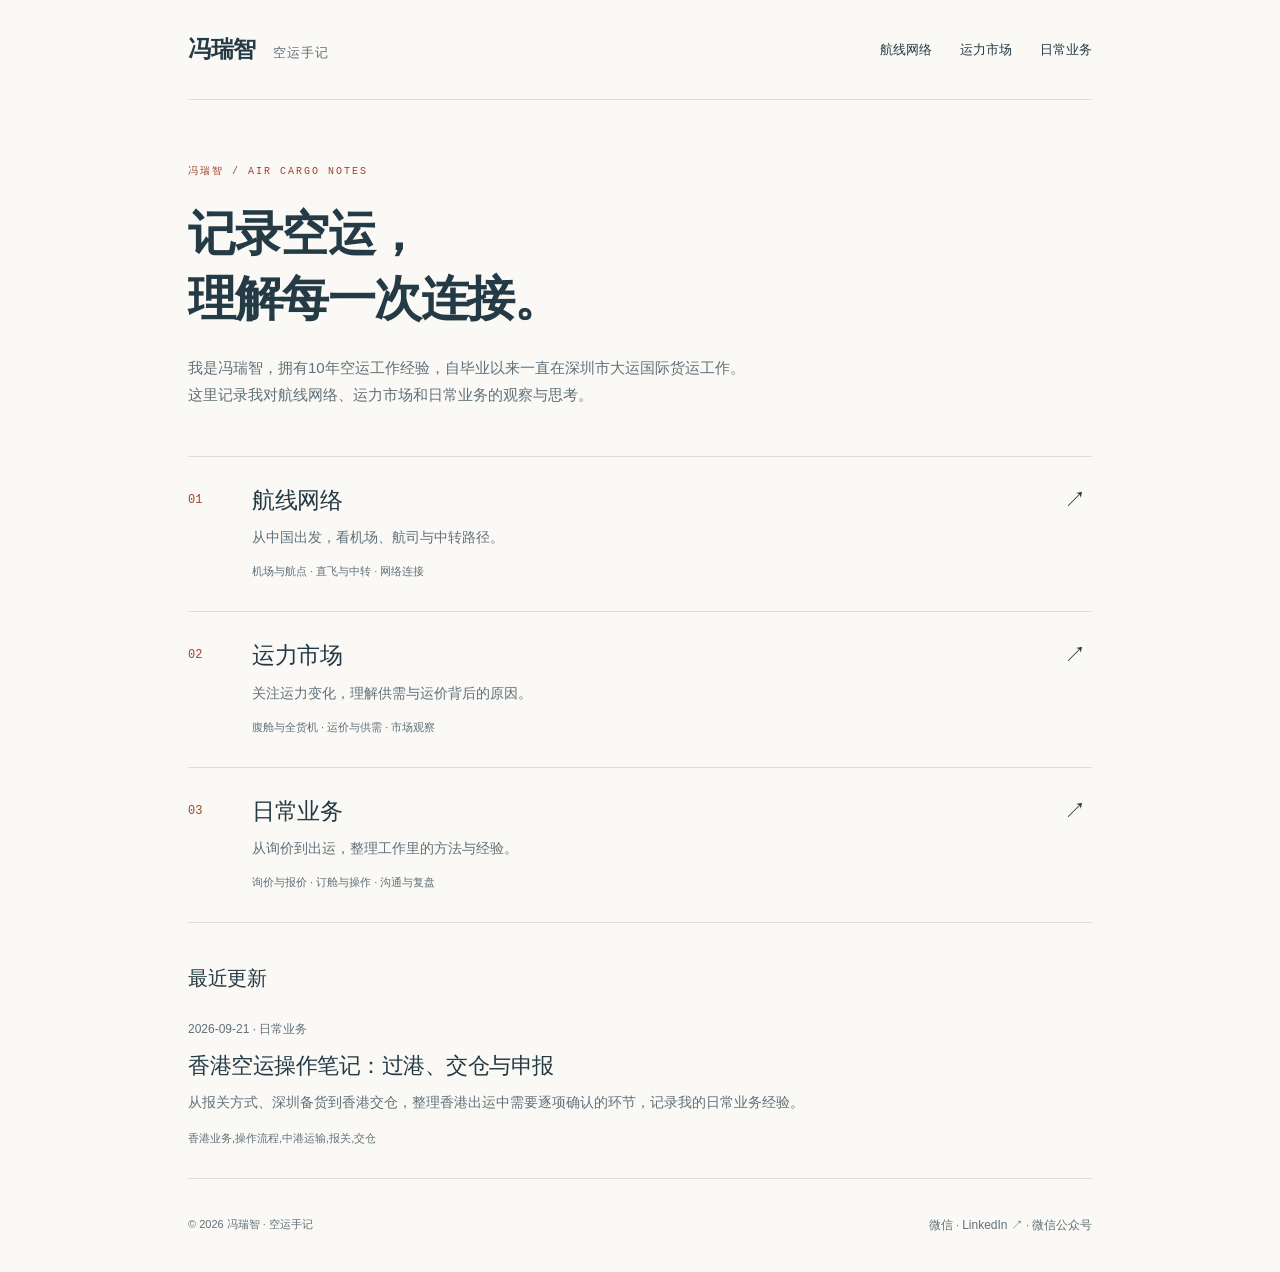
==== index.html @ e3b95b3f "Publish Feng Ruizhi air cargo notes website" ====
<!doctype html>
<html lang="zh-CN"><head><meta charset="utf-8"><meta name="viewport" content="width=device-width,initial-scale=1"><title>冯瑞智｜空运手记：航线网络、运力市场与香港业务</title><meta name="description" content="冯瑞智的空运知识分享网站。拥有10年空运工作经验，记录航线网络、运力市场、中港运输与日常业务。"><link rel="stylesheet" href="style.css?v=20260921-2"><link rel="icon" href="favicon.svg" type="image/svg+xml"><link rel="stylesheet" href="notes.css?v=1"><link rel="canonical" href="https://fengbill5112-code.github.io/"><meta name="robots" content="index,follow"><meta property="og:title" content="冯瑞智｜空运手记：航线网络、运力市场与香港业务"><meta property="og:description" content="冯瑞智的空运知识分享网站。拥有10年空运工作经验，记录航线网络、运力市场、中港运输与日常业务。"><meta property="og:url" content="https://fengbill5112-code.github.io/"><meta property="og:type" content="website"></head><body><a class="skip" href="#main">跳至正文</a><div class="wrap"><header><a class="brand" href="index.html">冯瑞智 <span>空运手记</span></a><nav aria-label="主导航"><a href="research.html">航线网络</a><a href="market.html">运力市场</a><a href="practice.html">日常业务</a></nav></header><main id="main"><section class="intro" id="about"><p class="eyebrow">冯瑞智 / AIR CARGO NOTES</p><h1>记录空运，<br>理解每一次连接。</h1><p>我是冯瑞智，拥有10年空运工作经验，自毕业以来一直在深圳市大运国际货运工作。<br>这里记录我对航线网络、运力市场和日常业务的观察与思考。</p></section><section class="topics" aria-label="三个内容栏目"><a class="topic" href="research.html"><span class="number">01</span><div><h2>航线网络</h2><p>从中国出发，看机场、航司与中转路径。</p><span class="tags">机场与航点 · 直飞与中转 · 网络连接</span></div><span class="arrow" aria-hidden="true">↗</span></a><a class="topic" href="market.html"><span class="number">02</span><div><h2>运力市场</h2><p>关注运力变化，理解供需与运价背后的原因。</p><span class="tags">腹舱与全货机 · 运价与供需 · 市场观察</span></div><span class="arrow" aria-hidden="true">↗</span></a><a class="topic" href="practice.html"><span class="number">03</span><div><h2>日常业务</h2><p>从询价到出运，整理工作里的方法与经验。</p><span class="tags">询价与报价 · 订舱与操作 · 沟通与复盘</span></div><span class="arrow" aria-hidden="true">↗</span></a></section><section class="latest"><h2>最近更新</h2><div id="notes"><a class="note-card" href="note-75b7aff99ae64986bea65b50169d360d.html"><div class="meta">2026-09-21 · 日常业务</div><h2>香港空运操作笔记：过港、交仓与申报</h2><p>从报关方式、深圳备货到香港交仓，整理香港出运中需要逐项确认的环节，记录我的日常业务经验。</p><span class="tags">香港业务,操作流程,中港运输,报关,交仓</span></a></div></section></main><footer id="contact"><span>© 2026 冯瑞智 · 空运手记</span><span class="social-contacts"><a href="wechat.html">微信</a> · <a href="https://www.linkedin.com/in/%E7%91%9E%E6%99%BA-%E5%86%AF-088648386/" target="_blank" rel="noopener noreferrer">LinkedIn ↗</a> · <a href="wechat-official.html">微信公众号</a></span></footer></div></body></html>
---- style.css ----
:root{--paper:#faf9f6;--ink:#243a44;--muted:#607078;--line:#dedfd9;--accent:#a44128}*{box-sizing:border-box}html{scroll-behavior:smooth}body{margin:0;background:var(--paper);color:var(--ink);font:16px/1.8 -apple-system,BlinkMacSystemFont,"PingFang SC","Microsoft YaHei",sans-serif}a{color:inherit;text-decoration:none}a:hover{color:var(--accent)}a:focus-visible{outline:2px solid var(--accent);outline-offset:6px}.wrap{max-width:1000px;padding:0 48px;margin:auto}header{display:flex;justify-content:space-between;align-items:center;gap:24px;min-height:100px;border-bottom:1px solid var(--line)}.brand{font-size:23px;font-weight:650;letter-spacing:-.5px}.brand span{font-size:13px;color:var(--muted);font-weight:400;letter-spacing:1px;margin-left:12px}nav{display:flex;gap:28px;font-size:13px}nav a{padding:10px 0}nav a[aria-current=page]{color:var(--accent);text-decoration:underline;text-underline-offset:8px}.intro{padding:64px 0 48px}.eyebrow{font:10px/1.6 ui-monospace,monospace;letter-spacing:2px;color:var(--accent);margin:0 0 22px}h1{font-size:48px;line-height:1.35;letter-spacing:-1.5px;margin:0 0 22px;font-weight:600}.intro>p:last-child,.page-intro>p:last-child{color:var(--muted);font-size:15px;margin:0}.topics{border-top:1px solid var(--line)}.topic{display:grid;grid-template-columns:44px 1fr 28px;gap:20px;align-items:start;border-bottom:1px solid var(--line);padding:26px 0}.number{font:12px/1.8 ui-monospace,monospace;color:var(--accent);padding-top:7px}h2{font-size:23px;font-weight:550;letter-spacing:-.5px;line-height:1.5;margin:0}.topic p{font-size:14px;color:var(--muted);margin:8px 0 6px}.tags{font-size:11px;color:var(--muted)}.arrow{font-size:22px;line-height:1.5}.topic:hover h2,.topic:hover .arrow{color:var(--accent)}footer{display:flex;justify-content:space-between;gap:20px;padding:36px 0;font-size:11px;color:var(--muted)}footer a{font-size:12px}.page-intro{padding:34px 0 40px}.back{font-size:12px;color:var(--muted);display:inline-block;padding:10px 0}.page-intro .eyebrow{margin:34px 0 16px}.page-intro h1{font-size:40px;margin-bottom:14px}.reading{border-top:1px solid var(--line)}.entry{display:grid;grid-template-columns:190px 1fr;gap:32px;border-bottom:1px solid var(--line);padding:28px 0}.entry h2{font-size:20px}.entry p{margin:0;color:var(--muted);font-size:15px}.note{border-left:2px solid var(--accent);padding:0 0 0 20px;margin:36px 0}.note h2{font-size:14px}.note p{font-size:13px;color:var(--muted);margin:8px 0 0;max-width:680px}.return{margin-bottom:12px}.skip{position:absolute;top:-100px;left:12px;background:var(--ink);color:white;padding:10px}.skip:focus{top:12px}::selection{background:#efd6ca}@media(max-width:650px){.wrap{padding:0 24px}header{min-height:112px;flex-wrap:wrap;gap:8px;padding:20px 0 14px}nav{width:100%;gap:26px;font-size:12px}.intro{padding:42px 0 34px}h1{font-size:37px}.topic{grid-template-columns:24px 1fr 18px;gap:12px;padding:24px 0}h2{font-size:21px}.topic p{font-size:13px}.tags{font-size:10px}.entry{grid-template-columns:1fr;gap:10px;padding:24px 0}.entry p{font-size:14px}.page-intro h1{font-size:34px}footer{gap:12px;font-size:10px}footer a{font-size:11px}}@media(prefers-reduced-motion:reduce){html{scroll-behavior:auto}}
---- notes.css ----
.list-tools{display:flex;align-items:center;justify-content:space-between;gap:20px;padding:0 0 22px;border-bottom:1px solid var(--line)}.list-tools h2,.latest>h2{font-size:20px}.list-tools label{font-size:12px}.note-card{display:block;padding:26px 0;border-bottom:1px solid var(--line)}.note-card h2{font-size:22px;margin:8px 0}.note-card p{color:var(--muted);font-size:14px;margin:8px 0;overflow-wrap:anywhere}.meta{color:var(--muted);font-size:12px}.empty{padding:36px 0;color:var(--muted);font-size:14px}.latest{padding-top:40px}.article-page{padding:36px 0}.article-page h1{font-size:36px;overflow-wrap:anywhere}.article-summary{color:var(--muted);border-left:2px solid var(--accent);padding-left:18px}.note-body{padding-top:16px;overflow-wrap:anywhere}.body-paragraph{white-space:pre-wrap}.note-body img,#preview-body img{max-width:100%;height:auto;display:block;margin:24px auto}.admin-layout{display:grid;grid-template-columns:230px 1fr;gap:36px;padding-bottom:40px}.admin-layout aside{border-right:1px solid var(--line);padding-right:20px}.manage-item{width:100%;text-align:left;margin-top:12px;padding:12px!important;overflow-wrap:anywhere}.manage-item span{display:block;color:var(--muted);font-size:11px;margin-top:6px}button,input,textarea,select{font:inherit;color:var(--ink)}button{cursor:pointer;border:1px solid var(--line);background:transparent;padding:9px 14px;font-size:13px;border-radius:4px}button:hover{border-color:var(--accent)}button:disabled{opacity:.5;cursor:wait}.solid{background:var(--ink);color:white}input,textarea,select{border:1px solid #aab3b4;background:#fff;border-radius:4px;padding:9px 10px;font-size:14px;max-width:100%}textarea{resize:vertical}form label{display:block;margin:16px 0;font-size:13px}form label input,form label textarea,form label select{display:block;width:100%;margin-top:7px}.form-row{display:grid;grid-template-columns:1fr 1fr;gap:16px}.form-row label{margin-bottom:0}.editor-actions{display:flex;gap:10px;flex-wrap:wrap;margin-top:24px}#message{font-size:14px;color:var(--accent)}#images{display:flex;gap:12px;flex-wrap:wrap}#images>div{width:130px}#images img{width:130px;height:100px;object-fit:cover}#images button{font-size:11px}dialog{width:min(800px,92vw);max-height:90vh;border:1px solid var(--line);background:var(--paper);padding:28px;color:var(--ink)}dialog::backdrop{background:#172d3d88}button:focus-visible,input:focus-visible,textarea:focus-visible,select:focus-visible{outline:2px solid var(--accent);outline-offset:3px}[hidden]{display:none!important}#notes h2,#preview-body h1{overflow-wrap:anywhere}footer{flex-wrap:wrap}@media(max-width:700px){.admin-layout{grid-template-columns:1fr}.admin-layout aside{border-right:0;padding-right:0;border-bottom:1px solid var(--line);padding-bottom:24px}#manage-list{max-height:220px;overflow:auto}.form-row{grid-template-columns:1fr}.article-page h1{font-size:29px}.list-tools{align-items:start}.list-tools select{max-width:150px}}

.wechat-contact{max-width:420px;margin:0 auto 48px;text-align:center}.wechat-contact img{display:block;width:100%;height:auto}.wechat-contact p{font-size:13px;color:var(--muted)}.wechat-contact a{display:inline-block;padding:10px;text-decoration:underline}

.business-tabs{display:flex;gap:24px;margin-bottom:28px;font-size:14px}.business-tabs a{padding:8px 0}.business-tabs a[aria-current=page]{color:var(--accent);border-bottom:2px solid var(--accent)}
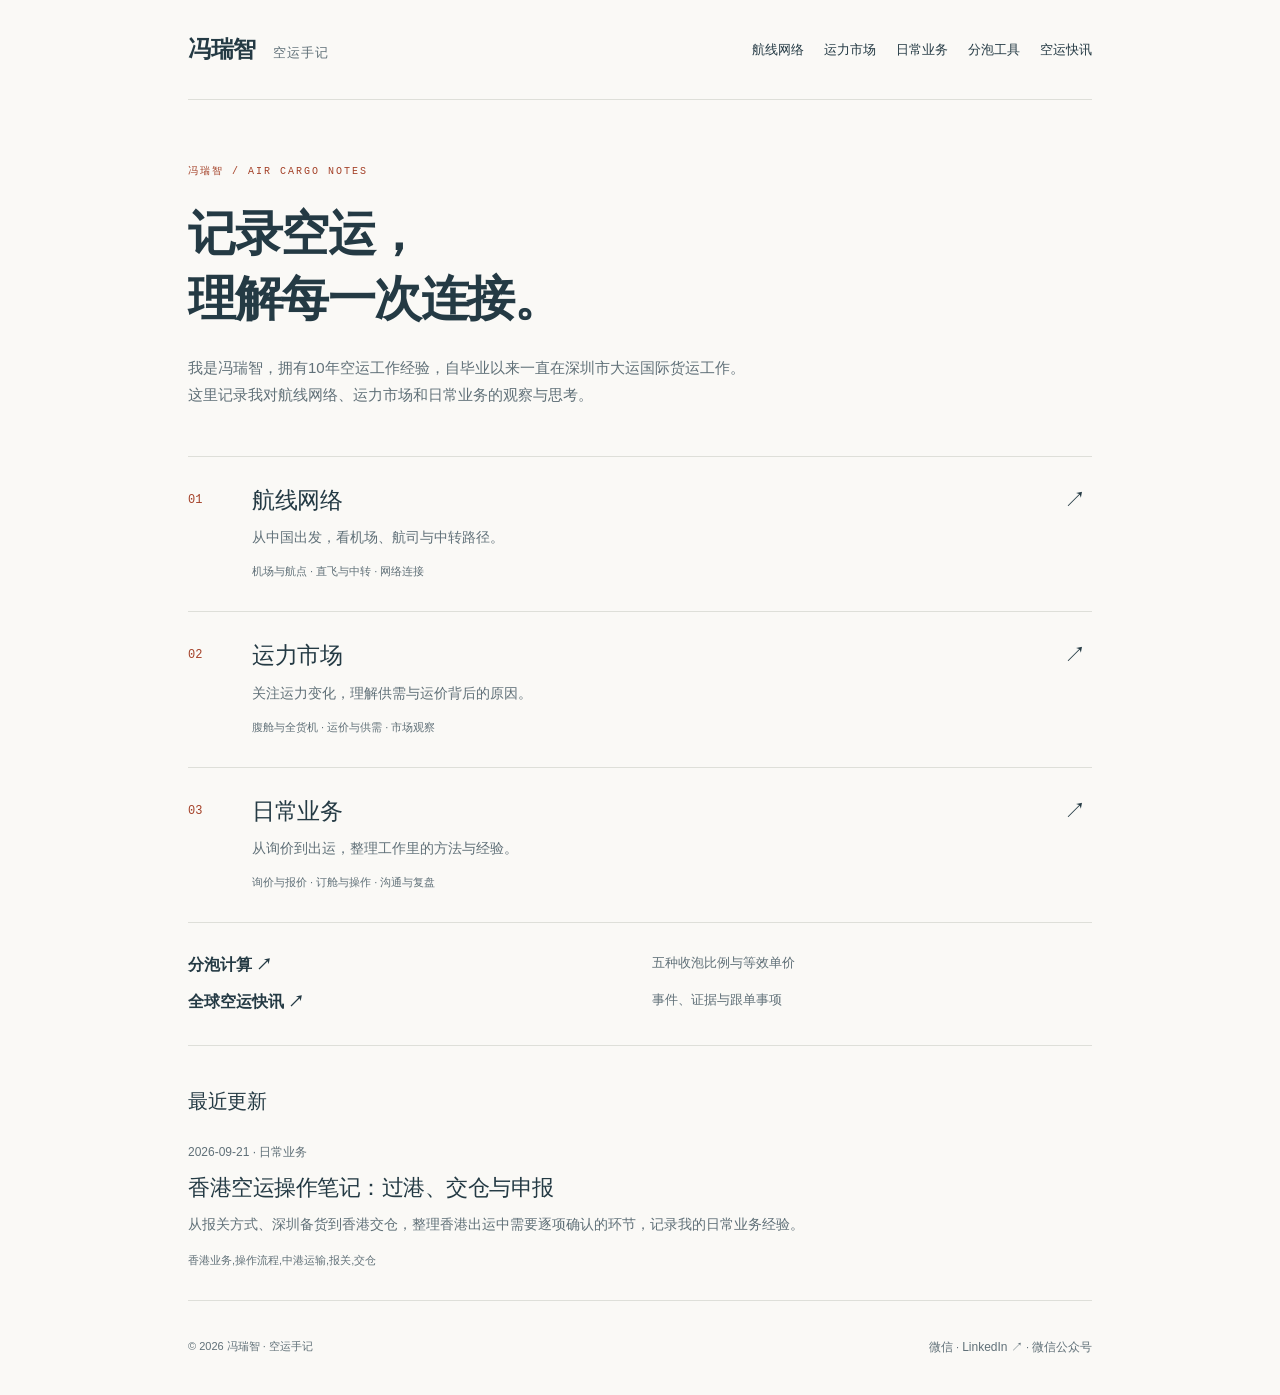
==== commit 893c4675: "Add split-charge calculator and cargo news pages" ====
--- a/index.html
+++ b/index.html
@@ -1,2 +1,2 @@
 <!doctype html>
-<html lang="zh-CN"><head><meta charset="utf-8"><meta name="viewport" content="width=device-width,initial-scale=1"><title>冯瑞智｜空运手记：航线网络、运力市场与香港业务</title><meta name="description" content="冯瑞智的空运知识分享网站。拥有10年空运工作经验，记录航线网络、运力市场、中港运输与日常业务。"><link rel="stylesheet" href="style.css?v=20260921-2"><link rel="icon" href="favicon.svg" type="image/svg+xml"><link rel="stylesheet" href="notes.css?v=1"><link rel="canonical" href="https://fengbill5112-code.github.io/"><meta name="robots" content="index,follow"><meta property="og:title" content="冯瑞智｜空运手记：航线网络、运力市场与香港业务"><meta property="og:description" content="冯瑞智的空运知识分享网站。拥有10年空运工作经验，记录航线网络、运力市场、中港运输与日常业务。"><meta property="og:url" content="https://fengbill5112-code.github.io/"><meta property="og:type" content="website"></head><body><a class="skip" href="#main">跳至正文</a><div class="wrap"><header><a class="brand" href="index.html">冯瑞智 <span>空运手记</span></a><nav aria-label="主导航"><a href="research.html">航线网络</a><a href="market.html">运力市场</a><a href="practice.html">日常业务</a></nav></header><main id="main"><section class="intro" id="about"><p class="eyebrow">冯瑞智 / AIR CARGO NOTES</p><h1>记录空运，<br>理解每一次连接。</h1><p>我是冯瑞智，拥有10年空运工作经验，自毕业以来一直在深圳市大运国际货运工作。<br>这里记录我对航线网络、运力市场和日常业务的观察与思考。</p></section><section class="topics" aria-label="三个内容栏目"><a class="topic" href="research.html"><span class="number">01</span><div><h2>航线网络</h2><p>从中国出发，看机场、航司与中转路径。</p><span class="tags">机场与航点 · 直飞与中转 · 网络连接</span></div><span class="arrow" aria-hidden="true">↗</span></a><a class="topic" href="market.html"><span class="number">02</span><div><h2>运力市场</h2><p>关注运力变化，理解供需与运价背后的原因。</p><span class="tags">腹舱与全货机 · 运价与供需 · 市场观察</span></div><span class="arrow" aria-hidden="true">↗</span></a><a class="topic" href="practice.html"><span class="number">03</span><div><h2>日常业务</h2><p>从询价到出运，整理工作里的方法与经验。</p><span class="tags">询价与报价 · 订舱与操作 · 沟通与复盘</span></div><span class="arrow" aria-hidden="true">↗</span></a></section><section class="latest"><h2>最近更新</h2><div id="notes"><a class="note-card" href="note-75b7aff99ae64986bea65b50169d360d.html"><div class="meta">2026-09-21 · 日常业务</div><h2>香港空运操作笔记：过港、交仓与申报</h2><p>从报关方式、深圳备货到香港交仓，整理香港出运中需要逐项确认的环节，记录我的日常业务经验。</p><span class="tags">香港业务,操作流程,中港运输,报关,交仓</span></a></div></section></main><footer id="contact"><span>© 2026 冯瑞智 · 空运手记</span><span class="social-contacts"><a href="wechat.html">微信</a> · <a href="https://www.linkedin.com/in/%E7%91%9E%E6%99%BA-%E5%86%AF-088648386/" target="_blank" rel="noopener noreferrer">LinkedIn ↗</a> · <a href="wechat-official.html">微信公众号</a></span></footer></div></body></html>+<html lang="zh-CN"><head><meta charset="utf-8"><meta name="viewport" content="width=device-width,initial-scale=1"><title>冯瑞智｜空运手记：航线网络、运力市场与香港业务</title><meta name="description" content="冯瑞智的空运知识分享网站。拥有10年空运工作经验，记录航线网络、运力市场、中港运输与日常业务。"><link rel="stylesheet" href="style.css?v=20260921-2"><link rel="icon" href="favicon.svg" type="image/svg+xml"><link rel="stylesheet" href="notes.css?v=1"><meta name="google-site-verification" content="57x6zQO3ju52dWBPM4M5QUCH7kzMkn6P5f5mj-TvhgM"><link rel="canonical" href="https://fengbill5112-code.github.io/"><meta name="robots" content="index,follow"><meta property="og:title" content="冯瑞智｜空运手记：航线网络、运力市场与香港业务"><meta property="og:description" content="冯瑞智的空运知识分享网站。拥有10年空运工作经验，记录航线网络、运力市场、中港运输与日常业务。"><meta property="og:url" content="https://fengbill5112-code.github.io/"><meta property="og:type" content="website"></head><body><a class="skip" href="#main">跳至正文</a><div class="wrap"><header><a class="brand" href="index.html">冯瑞智 <span>空运手记</span></a><nav aria-label="主导航"><a href="research.html">航线网络</a><a href="market.html">运力市场</a><a href="practice.html">日常业务</a><a href="calculator.html">分泡工具</a><a href="cargo-news.html">空运快讯</a></nav></header><main id="main"><section class="intro" id="about"><p class="eyebrow">冯瑞智 / AIR CARGO NOTES</p><h1>记录空运，<br>理解每一次连接。</h1><p>我是冯瑞智，拥有10年空运工作经验，自毕业以来一直在深圳市大运国际货运工作。<br>这里记录我对航线网络、运力市场和日常业务的观察与思考。</p></section><section class="topics" aria-label="三个内容栏目"><a class="topic" href="research.html"><span class="number">01</span><div><h2>航线网络</h2><p>从中国出发，看机场、航司与中转路径。</p><span class="tags">机场与航点 · 直飞与中转 · 网络连接</span></div><span class="arrow" aria-hidden="true">↗</span></a><a class="topic" href="market.html"><span class="number">02</span><div><h2>运力市场</h2><p>关注运力变化，理解供需与运价背后的原因。</p><span class="tags">腹舱与全货机 · 运价与供需 · 市场观察</span></div><span class="arrow" aria-hidden="true">↗</span></a><a class="topic" href="practice.html"><span class="number">03</span><div><h2>日常业务</h2><p>从询价到出运，整理工作里的方法与经验。</p><span class="tags">询价与报价 · 订舱与操作 · 沟通与复盘</span></div><span class="arrow" aria-hidden="true">↗</span></a></section><section class="tool-links" aria-label="实用工具与快讯"><a href="calculator.html">分泡计算 ↗</a><span>五种收泡比例与等效单价</span><a href="cargo-news.html">全球空运快讯 ↗</a><span>事件、证据与跟单事项</span></section><section class="latest"><h2>最近更新</h2><div id="notes"><a class="note-card" href="note-75b7aff99ae64986bea65b50169d360d.html"><div class="meta">2026-09-21 · 日常业务</div><h2>香港空运操作笔记：过港、交仓与申报</h2><p>从报关方式、深圳备货到香港交仓，整理香港出运中需要逐项确认的环节，记录我的日常业务经验。</p><span class="tags">香港业务,操作流程,中港运输,报关,交仓</span></a></div></section></main><footer id="contact"><span>© 2026 冯瑞智 · 空运手记</span><span class="social-contacts"><a href="wechat.html">微信</a> · <a href="https://www.linkedin.com/in/%E7%91%9E%E6%99%BA-%E5%86%AF-088648386/" target="_blank" rel="noopener noreferrer">LinkedIn ↗</a> · <a href="wechat-official.html">微信公众号</a></span></footer></div></body></html>
--- a/style.css
+++ b/style.css
@@ -1 +1,3 @@
 :root{--paper:#faf9f6;--ink:#243a44;--muted:#607078;--line:#dedfd9;--accent:#a44128}*{box-sizing:border-box}html{scroll-behavior:smooth}body{margin:0;background:var(--paper);color:var(--ink);font:16px/1.8 -apple-system,BlinkMacSystemFont,"PingFang SC","Microsoft YaHei",sans-serif}a{color:inherit;text-decoration:none}a:hover{color:var(--accent)}a:focus-visible{outline:2px solid var(--accent);outline-offset:6px}.wrap{max-width:1000px;padding:0 48px;margin:auto}header{display:flex;justify-content:space-between;align-items:center;gap:24px;min-height:100px;border-bottom:1px solid var(--line)}.brand{font-size:23px;font-weight:650;letter-spacing:-.5px}.brand span{font-size:13px;color:var(--muted);font-weight:400;letter-spacing:1px;margin-left:12px}nav{display:flex;gap:28px;font-size:13px}nav a{padding:10px 0}nav a[aria-current=page]{color:var(--accent);text-decoration:underline;text-underline-offset:8px}.intro{padding:64px 0 48px}.eyebrow{font:10px/1.6 ui-monospace,monospace;letter-spacing:2px;color:var(--accent);margin:0 0 22px}h1{font-size:48px;line-height:1.35;letter-spacing:-1.5px;margin:0 0 22px;font-weight:600}.intro>p:last-child,.page-intro>p:last-child{color:var(--muted);font-size:15px;margin:0}.topics{border-top:1px solid var(--line)}.topic{display:grid;grid-template-columns:44px 1fr 28px;gap:20px;align-items:start;border-bottom:1px solid var(--line);padding:26px 0}.number{font:12px/1.8 ui-monospace,monospace;color:var(--accent);padding-top:7px}h2{font-size:23px;font-weight:550;letter-spacing:-.5px;line-height:1.5;margin:0}.topic p{font-size:14px;color:var(--muted);margin:8px 0 6px}.tags{font-size:11px;color:var(--muted)}.arrow{font-size:22px;line-height:1.5}.topic:hover h2,.topic:hover .arrow{color:var(--accent)}footer{display:flex;justify-content:space-between;gap:20px;padding:36px 0;font-size:11px;color:var(--muted)}footer a{font-size:12px}.page-intro{padding:34px 0 40px}.back{font-size:12px;color:var(--muted);display:inline-block;padding:10px 0}.page-intro .eyebrow{margin:34px 0 16px}.page-intro h1{font-size:40px;margin-bottom:14px}.reading{border-top:1px solid var(--line)}.entry{display:grid;grid-template-columns:190px 1fr;gap:32px;border-bottom:1px solid var(--line);padding:28px 0}.entry h2{font-size:20px}.entry p{margin:0;color:var(--muted);font-size:15px}.note{border-left:2px solid var(--accent);padding:0 0 0 20px;margin:36px 0}.note h2{font-size:14px}.note p{font-size:13px;color:var(--muted);margin:8px 0 0;max-width:680px}.return{margin-bottom:12px}.skip{position:absolute;top:-100px;left:12px;background:var(--ink);color:white;padding:10px}.skip:focus{top:12px}::selection{background:#efd6ca}@media(max-width:650px){.wrap{padding:0 24px}header{min-height:112px;flex-wrap:wrap;gap:8px;padding:20px 0 14px}nav{width:100%;gap:26px;font-size:12px}.intro{padding:42px 0 34px}h1{font-size:37px}.topic{grid-template-columns:24px 1fr 18px;gap:12px;padding:24px 0}h2{font-size:21px}.topic p{font-size:13px}.tags{font-size:10px}.entry{grid-template-columns:1fr;gap:10px;padding:24px 0}.entry p{font-size:14px}.page-intro h1{font-size:34px}footer{gap:12px;font-size:10px}footer a{font-size:11px}}@media(prefers-reduced-motion:reduce){html{scroll-behavior:auto}}
+/* Public tools navigation and entry points */
+header nav{flex-wrap:wrap;gap:12px 20px;justify-content:flex-end}.tool-entry{padding:14px 0;border-top:1px solid var(--line);border-bottom:1px solid var(--line);font-size:14px}.tool-links{display:grid;grid-template-columns:1fr 1fr;gap:8px 24px;padding:28px 0;border-bottom:1px solid var(--line)}.tool-links a{font-weight:600}.tool-links span{color:var(--muted);font-size:13px}.tool-links a:nth-of-type(2){grid-column:1}.tool-links span{grid-column:2}@media(max-width:650px){header nav{justify-content:flex-start;gap:4px 18px}.tool-links{grid-template-columns:1fr}.tool-links span,.tool-links a:nth-of-type(2){grid-column:1}footer{flex-wrap:wrap}}
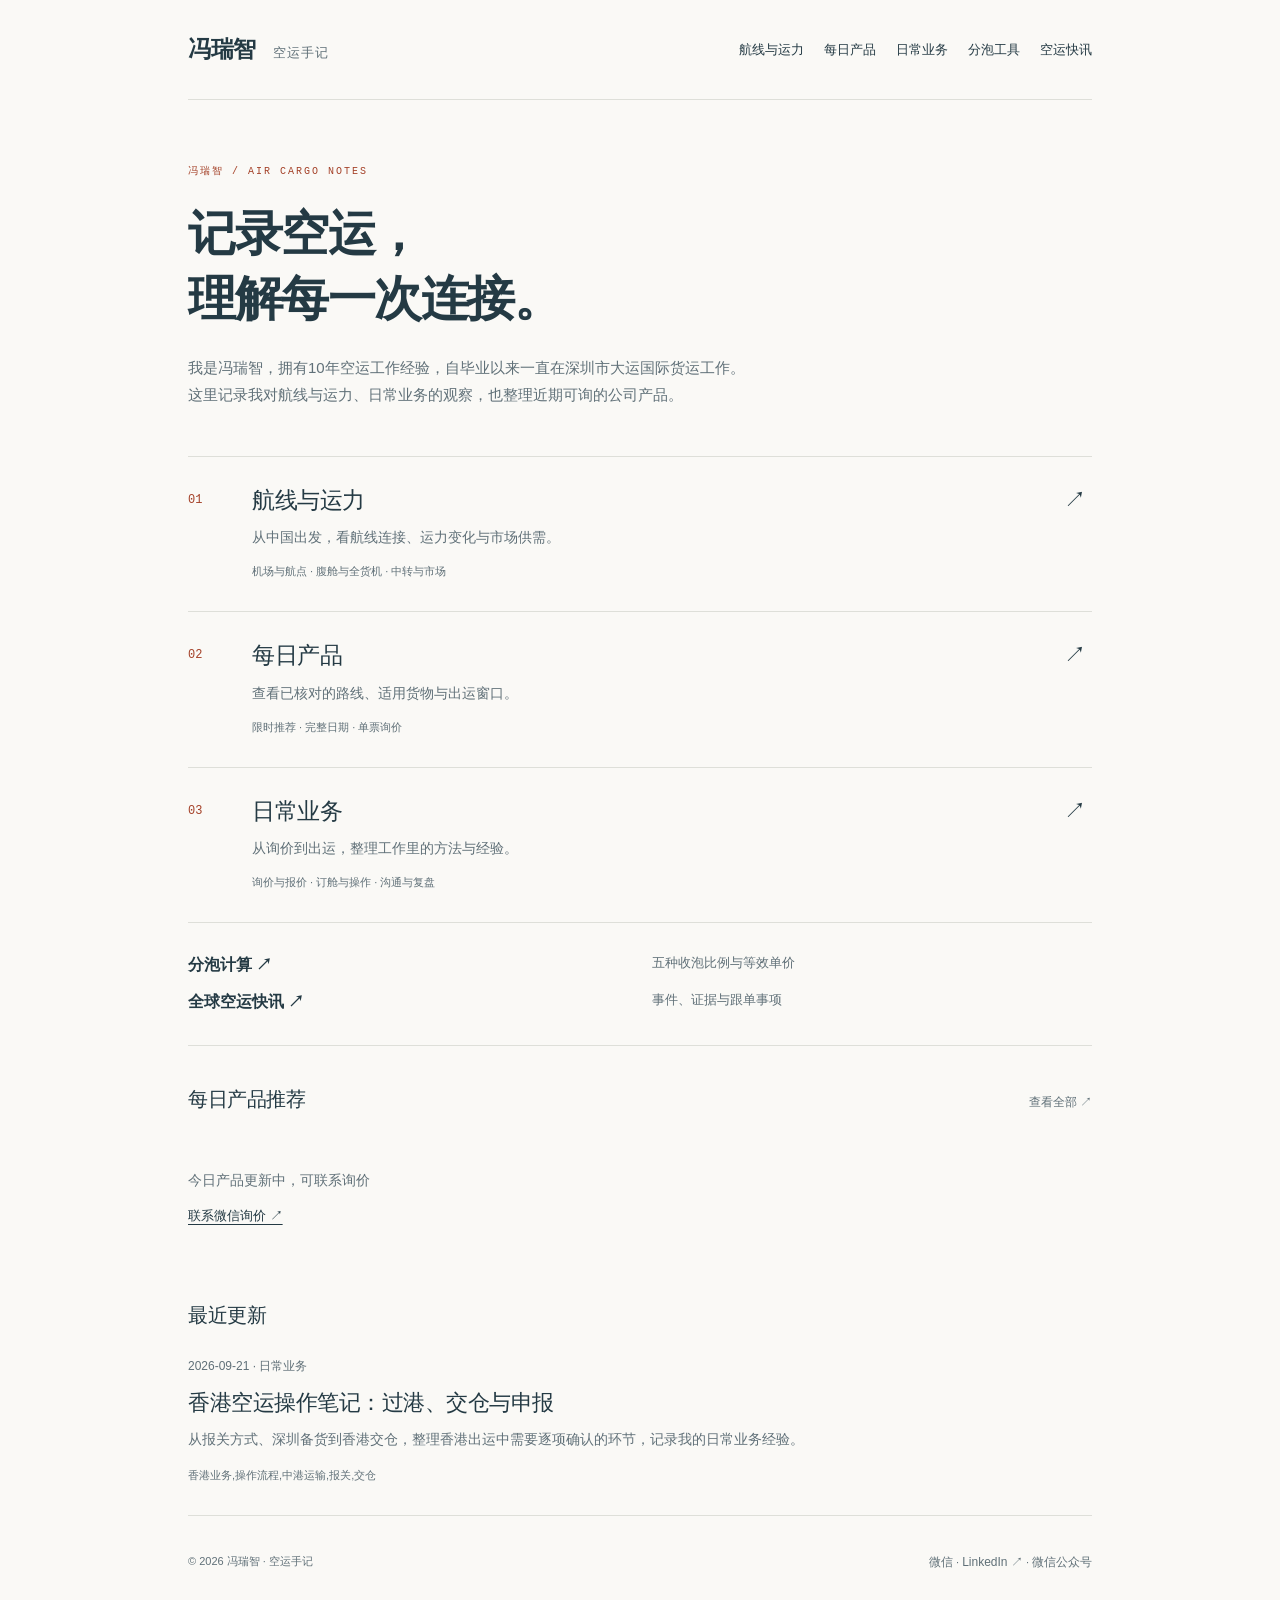
==== commit 4a1ef220: "Merge route research and launch reviewed daily products" ====
--- a/index.html
+++ b/index.html
@@ -1,2 +1,2 @@
 <!doctype html>
-<html lang="zh-CN"><head><meta charset="utf-8"><meta name="viewport" content="width=device-width,initial-scale=1"><title>冯瑞智｜空运手记：航线网络、运力市场与香港业务</title><meta name="description" content="冯瑞智的空运知识分享网站。拥有10年空运工作经验，记录航线网络、运力市场、中港运输与日常业务。"><link rel="stylesheet" href="style.css?v=20260921-2"><link rel="icon" href="favicon.svg" type="image/svg+xml"><link rel="stylesheet" href="notes.css?v=1"><meta name="google-site-verification" content="57x6zQO3ju52dWBPM4M5QUCH7kzMkn6P5f5mj-TvhgM"><link rel="canonical" href="https://fengbill5112-code.github.io/"><meta name="robots" content="index,follow"><meta property="og:title" content="冯瑞智｜空运手记：航线网络、运力市场与香港业务"><meta property="og:description" content="冯瑞智的空运知识分享网站。拥有10年空运工作经验，记录航线网络、运力市场、中港运输与日常业务。"><meta property="og:url" content="https://fengbill5112-code.github.io/"><meta property="og:type" content="website"></head><body><a class="skip" href="#main">跳至正文</a><div class="wrap"><header><a class="brand" href="index.html">冯瑞智 <span>空运手记</span></a><nav aria-label="主导航"><a href="research.html">航线网络</a><a href="market.html">运力市场</a><a href="practice.html">日常业务</a><a href="calculator.html">分泡工具</a><a href="cargo-news.html">空运快讯</a></nav></header><main id="main"><section class="intro" id="about"><p class="eyebrow">冯瑞智 / AIR CARGO NOTES</p><h1>记录空运，<br>理解每一次连接。</h1><p>我是冯瑞智，拥有10年空运工作经验，自毕业以来一直在深圳市大运国际货运工作。<br>这里记录我对航线网络、运力市场和日常业务的观察与思考。</p></section><section class="topics" aria-label="三个内容栏目"><a class="topic" href="research.html"><span class="number">01</span><div><h2>航线网络</h2><p>从中国出发，看机场、航司与中转路径。</p><span class="tags">机场与航点 · 直飞与中转 · 网络连接</span></div><span class="arrow" aria-hidden="true">↗</span></a><a class="topic" href="market.html"><span class="number">02</span><div><h2>运力市场</h2><p>关注运力变化，理解供需与运价背后的原因。</p><span class="tags">腹舱与全货机 · 运价与供需 · 市场观察</span></div><span class="arrow" aria-hidden="true">↗</span></a><a class="topic" href="practice.html"><span class="number">03</span><div><h2>日常业务</h2><p>从询价到出运，整理工作里的方法与经验。</p><span class="tags">询价与报价 · 订舱与操作 · 沟通与复盘</span></div><span class="arrow" aria-hidden="true">↗</span></a></section><section class="tool-links" aria-label="实用工具与快讯"><a href="calculator.html">分泡计算 ↗</a><span>五种收泡比例与等效单价</span><a href="cargo-news.html">全球空运快讯 ↗</a><span>事件、证据与跟单事项</span></section><section class="latest"><h2>最近更新</h2><div id="notes"><a class="note-card" href="note-75b7aff99ae64986bea65b50169d360d.html"><div class="meta">2026-09-21 · 日常业务</div><h2>香港空运操作笔记：过港、交仓与申报</h2><p>从报关方式、深圳备货到香港交仓，整理香港出运中需要逐项确认的环节，记录我的日常业务经验。</p><span class="tags">香港业务,操作流程,中港运输,报关,交仓</span></a></div></section></main><footer id="contact"><span>© 2026 冯瑞智 · 空运手记</span><span class="social-contacts"><a href="wechat.html">微信</a> · <a href="https://www.linkedin.com/in/%E7%91%9E%E6%99%BA-%E5%86%AF-088648386/" target="_blank" rel="noopener noreferrer">LinkedIn ↗</a> · <a href="wechat-official.html">微信公众号</a></span></footer></div></body></html>+<html lang="zh-CN"><head><meta charset="utf-8"><meta name="viewport" content="width=device-width,initial-scale=1"><title>冯瑞智｜空运手记：航线与运力、每日产品与日常业务</title><meta name="description" content="冯瑞智的空运知识分享网站。记录航线与运力、每日产品、中港运输与日常业务。"><link rel="stylesheet" href="style.css?v=20260928-products"><link rel="icon" href="favicon.svg" type="image/svg+xml"><link rel="stylesheet" href="notes.css?v=1"><link rel="stylesheet" href="products.css?v=20260928"><meta name="google-site-verification" content="57x6zQO3ju52dWBPM4M5QUCH7kzMkn6P5f5mj-TvhgM"><link rel="canonical" href="https://fengbill5112-code.github.io/"><meta name="robots" content="index,follow"><meta property="og:title" content="冯瑞智｜空运手记：航线与运力、每日产品与日常业务"><meta property="og:description" content="冯瑞智的空运知识分享网站。记录航线与运力、每日产品、中港运输与日常业务。"><meta property="og:url" content="https://fengbill5112-code.github.io/"><meta property="og:type" content="website"></head><body><a class="skip" href="#main">跳至正文</a><div class="wrap"><header><a class="brand" href="index.html">冯瑞智 <span>空运手记</span></a><nav aria-label="主导航"><a href="research.html">航线与运力</a><a href="products.html">每日产品</a><a href="practice.html">日常业务</a><a href="calculator.html">分泡工具</a><a href="cargo-news.html">空运快讯</a></nav></header><main id="main"><section class="intro" id="about"><p class="eyebrow">冯瑞智 / AIR CARGO NOTES</p><h1>记录空运，<br>理解每一次连接。</h1><p>我是冯瑞智，拥有10年空运工作经验，自毕业以来一直在深圳市大运国际货运工作。<br>这里记录我对航线与运力、日常业务的观察，也整理近期可询的公司产品。</p></section><section class="topics" aria-label="三个内容栏目"><a class="topic" href="research.html"><span class="number">01</span><div><h2>航线与运力</h2><p>从中国出发，看航线连接、运力变化与市场供需。</p><span class="tags">机场与航点 · 腹舱与全货机 · 中转与市场</span></div><span class="arrow" aria-hidden="true">↗</span></a><a class="topic" href="products.html"><span class="number">02</span><div><h2>每日产品</h2><p>查看已核对的路线、适用货物与出运窗口。</p><span class="tags">限时推荐 · 完整日期 · 单票询价</span></div><span class="arrow" aria-hidden="true">↗</span></a><a class="topic" href="practice.html"><span class="number">03</span><div><h2>日常业务</h2><p>从询价到出运，整理工作里的方法与经验。</p><span class="tags">询价与报价 · 订舱与操作 · 沟通与复盘</span></div><span class="arrow" aria-hidden="true">↗</span></a></section><section class="tool-links" aria-label="实用工具与快讯"><a href="calculator.html">分泡计算 ↗</a><span>五种收泡比例与等效单价</span><a href="cargo-news.html">全球空运快讯 ↗</a><span>事件、证据与跟单事项</span></section><section class="products-home" aria-labelledby="home-products-heading"><div class="section-heading"><h2 id="home-products-heading">每日产品推荐</h2><a href="products.html">查看全部 ↗</a></div><div id="home-products" class="product-grid" aria-live="polite"><p class="empty">正在读取当前产品…</p></div></section><section class="latest"><h2>最近更新</h2><div id="notes"><a class="note-card" href="note-75b7aff99ae64986bea65b50169d360d.html"><div class="meta">2026-09-21 · 日常业务</div><h2>香港空运操作笔记：过港、交仓与申报</h2><p>从报关方式、深圳备货到香港交仓，整理香港出运中需要逐项确认的环节，记录我的日常业务经验。</p><span class="tags">香港业务,操作流程,中港运输,报关,交仓</span></a></div></section></main><footer id="contact"><span>© 2026 冯瑞智 · 空运手记</span><span class="social-contacts"><a href="wechat.html">微信</a> · <a href="https://www.linkedin.com/in/%E7%91%9E%E6%99%BA-%E5%86%AF-088648386/" target="_blank" rel="noopener noreferrer">LinkedIn ↗</a> · <a href="wechat-official.html">微信公众号</a></span></footer></div><script src="products.js?v=20260928" defer></script></body></html>
--- a/products.css
+++ b/products.css
@@ -0,0 +1,3 @@
+.products-home{padding-top:38px}.section-heading{display:flex;justify-content:space-between;align-items:baseline;gap:16px;margin-bottom:22px}.section-heading h2{font-size:20px}.section-heading>a{font-size:12px;color:var(--muted)}.product-grid{display:grid;grid-template-columns:repeat(2,minmax(0,1fr));gap:20px}.products-home .product-grid{grid-template-columns:repeat(3,minmax(0,1fr));gap:14px}.product-card{min-width:0;border:1px solid var(--line);padding:24px;background:#ffffff70;border-radius:5px;overflow-wrap:anywhere}.product-card-top{display:flex;gap:12px;align-items:baseline;justify-content:space-between}.product-kicker{font:11px/1.7 ui-monospace,monospace;letter-spacing:.5px;color:var(--muted)}.product-badge{font-size:10px;white-space:nowrap;color:#375a57;background:#e9efeb;border:1px solid #d1ddd5;padding:2px 7px;border-radius:3px}.product-card h3{font-size:21px;line-height:1.5;margin:18px 0 8px;font-weight:550}.product-route{font-size:19px;line-height:1.6;margin:8px 0;overflow-wrap:anywhere;letter-spacing:.3px}.product-cargo{font-size:13px;margin:10px 0;color:var(--muted)}.product-summary{font-size:14px;line-height:1.9;color:var(--muted);white-space:pre-wrap;overflow-wrap:anywhere}.product-facts{font-size:12px;margin:20px 0;color:var(--muted)}.product-facts>div{display:grid;grid-template-columns:85px minmax(0,1fr);gap:10px;margin:6px 0}.product-facts dt,.product-facts dd{margin:0;overflow-wrap:anywhere}.product-facts dd{color:var(--ink);white-space:pre-wrap}.product-card-bottom{border-top:1px solid var(--line);padding-top:14px;display:flex;flex-wrap:wrap;justify-content:space-between;gap:8px;font-size:12px}.product-card-bottom>span{color:var(--accent)}.product-empty{grid-column:1/-1;padding:32px 0;color:var(--muted);font-size:14px}.product-empty p{margin:0 0 10px}.product-contact{text-decoration:underline;text-underline-offset:4px;color:var(--ink);font-size:13px}.product-filters{display:grid;grid-template-columns:2fr 1fr 1fr;gap:14px;padding:0 0 24px;border-bottom:1px solid var(--line)}.product-filters label{margin:0;font-size:12px}.product-filters input,.product-filters select{width:100%;margin-top:6px}#product-count{font-size:12px;color:var(--muted);margin:20px 0}#product-detail{max-width:750px;padding-bottom:28px}#product-detail h2{font-size:32px;line-height:1.4;overflow-wrap:anywhere}.product-notice{border-left:3px solid #79948f;background:#edf2ee;padding:12px 16px;font-size:13px;margin:0 0 28px}.product-notice.paused,.product-notice.expired{border-color:#ab7862;background:#f4ebe5}.product-detail-facts{font-size:14px;margin-top:28px}.product-detail-facts>div{grid-template-columns:112px minmax(0,1fr);padding:9px 0;border-bottom:1px solid var(--line)}.product-inquiry{padding:24px 0 0}.product-inquiry h3{font-size:20px;margin:0}.product-inquiry p{font-size:13px;color:var(--muted)}.product-inquiry textarea{display:block;width:100%;font-size:13px;line-height:1.7}.product-actions{display:flex;align-items:center;flex-wrap:wrap;gap:16px;margin:18px 0 6px}.product-copy-status{min-height:1.5em}.product-boundary{font-size:12px;line-height:1.8;color:var(--muted);margin:18px 0 30px}.product-back{margin-bottom:18px}.products-home .product-card{padding:18px}.products-home .product-card h3{font-size:18px}.products-home .product-route{font-size:16px}.products-home .product-card-top{flex-wrap:wrap;gap:6px}.products-home .product-facts>div{grid-template-columns:1fr;gap:0;margin:9px 0}.product-admin .admin-layout{grid-template-columns:220px minmax(0,1fr);gap:28px}.product-admin fieldset{border:0;border-top:1px solid var(--line);padding:16px 0 4px;margin:26px 0 0;min-width:0}.product-admin legend{padding:0 12px 0 0;font-size:17px}.product-admin .confirm-product{display:flex;align-items:start;gap:10px;padding:15px;border:1px solid var(--line);background:#edf2ee}.product-admin .confirm-product input{width:auto;flex:0 0 auto;margin:5px 0 0}.product-admin .private-hint{font-size:12px;color:var(--muted)}.product-admin #source-images{font-size:12px;overflow-wrap:anywhere;padding-left:20px}.product-admin .admin-message{font-size:13px;white-space:pre-wrap;color:var(--accent);min-height:2em}.product-admin .manage-item[aria-current=true]{border-color:var(--ink);background:#eef1ef}.product-admin input[readonly]{background:#f1f0ed;color:var(--muted)}.product-admin .admin-list-tools{display:flex;flex-wrap:wrap;gap:10px}.product-admin #manage-products{max-height:900px;overflow-y:auto}.product-admin #reload-products{font-size:12px}.product-admin .date-hint{font-size:12px;color:var(--muted)}.product-admin .form-row label{min-width:0}.product-admin .version-info{font-size:11px;color:var(--muted);overflow-wrap:anywhere}noscript{font-size:14px;color:var(--muted)}@media(max-width:800px){.products-home .product-grid{grid-template-columns:1fr}.products-home .product-card-top{flex-wrap:nowrap}.products-home .product-facts>div{grid-template-columns:100px minmax(0,1fr);gap:8px}}@media(max-width:700px){.product-grid{grid-template-columns:1fr}.product-filters{grid-template-columns:1fr 1fr}.product-filters label:first-child{grid-column:1/-1}.product-admin .admin-layout{grid-template-columns:1fr}.product-admin #manage-products{max-height:260px}.product-card{padding:20px}.product-detail-facts>div{grid-template-columns:92px minmax(0,1fr)}#product-detail h2{font-size:27px}.section-heading{align-items:center}.section-heading h2{font-size:19px}}@media(max-width:380px){.product-filters{grid-template-columns:1fr}.product-filters label:first-child{grid-column:auto}.product-facts>div{grid-template-columns:1fr;gap:2px}.products-home .product-facts>div{grid-template-columns:1fr}.product-card-top{flex-wrap:wrap;gap:6px}}
+
+.product-results-heading{display:flex;align-items:center;justify-content:space-between;gap:16px}.product-results-heading button{font-size:12px;padding:6px 12px}.product-load-status{font-size:11px;color:var(--muted);margin:0 0 18px;min-height:1.6em}
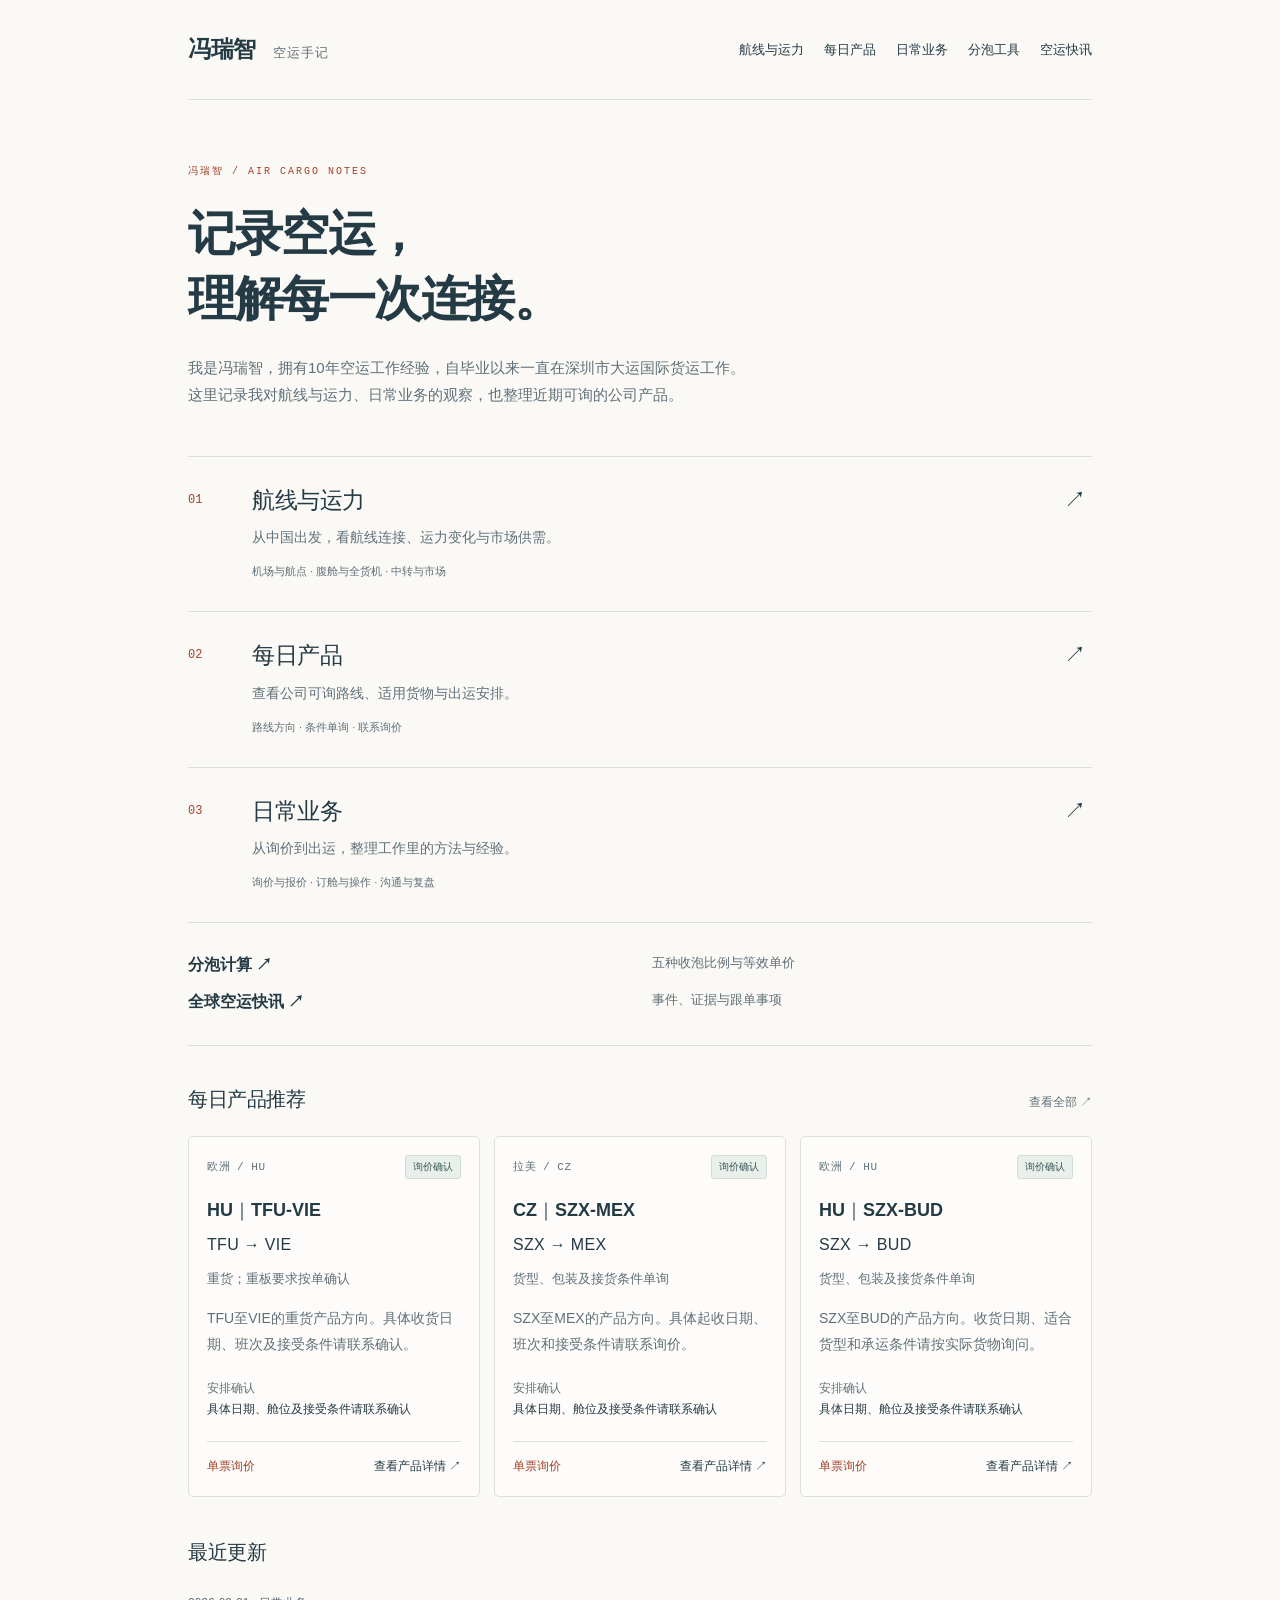
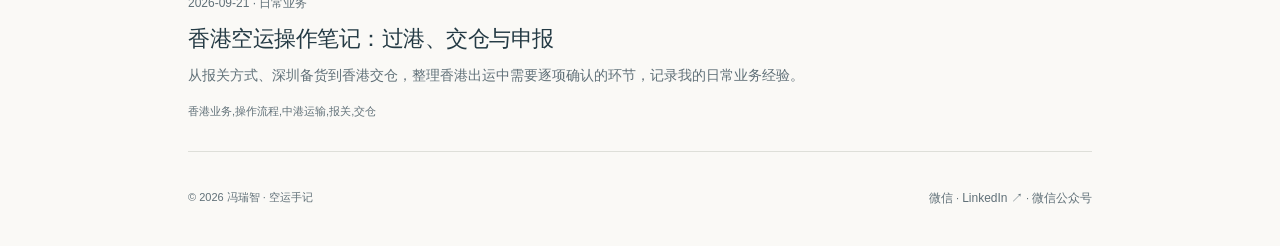
==== commit e217665e: "Publish twenty route products as enquiries" ====
--- a/index.html
+++ b/index.html
@@ -1,2 +1,2 @@
 <!doctype html>
-<html lang="zh-CN"><head><meta charset="utf-8"><meta name="viewport" content="width=device-width,initial-scale=1"><title>冯瑞智｜空运手记：航线与运力、每日产品与日常业务</title><meta name="description" content="冯瑞智的空运知识分享网站。记录航线与运力、每日产品、中港运输与日常业务。"><link rel="stylesheet" href="style.css?v=20260928-products"><link rel="icon" href="favicon.svg" type="image/svg+xml"><link rel="stylesheet" href="notes.css?v=1"><link rel="stylesheet" href="products.css?v=20260928"><meta name="google-site-verification" content="57x6zQO3ju52dWBPM4M5QUCH7kzMkn6P5f5mj-TvhgM"><link rel="canonical" href="https://fengbill5112-code.github.io/"><meta name="robots" content="index,follow"><meta property="og:title" content="冯瑞智｜空运手记：航线与运力、每日产品与日常业务"><meta property="og:description" content="冯瑞智的空运知识分享网站。记录航线与运力、每日产品、中港运输与日常业务。"><meta property="og:url" content="https://fengbill5112-code.github.io/"><meta property="og:type" content="website"></head><body><a class="skip" href="#main">跳至正文</a><div class="wrap"><header><a class="brand" href="index.html">冯瑞智 <span>空运手记</span></a><nav aria-label="主导航"><a href="research.html">航线与运力</a><a href="products.html">每日产品</a><a href="practice.html">日常业务</a><a href="calculator.html">分泡工具</a><a href="cargo-news.html">空运快讯</a></nav></header><main id="main"><section class="intro" id="about"><p class="eyebrow">冯瑞智 / AIR CARGO NOTES</p><h1>记录空运，<br>理解每一次连接。</h1><p>我是冯瑞智，拥有10年空运工作经验，自毕业以来一直在深圳市大运国际货运工作。<br>这里记录我对航线与运力、日常业务的观察，也整理近期可询的公司产品。</p></section><section class="topics" aria-label="三个内容栏目"><a class="topic" href="research.html"><span class="number">01</span><div><h2>航线与运力</h2><p>从中国出发，看航线连接、运力变化与市场供需。</p><span class="tags">机场与航点 · 腹舱与全货机 · 中转与市场</span></div><span class="arrow" aria-hidden="true">↗</span></a><a class="topic" href="products.html"><span class="number">02</span><div><h2>每日产品</h2><p>查看已核对的路线、适用货物与出运窗口。</p><span class="tags">限时推荐 · 完整日期 · 单票询价</span></div><span class="arrow" aria-hidden="true">↗</span></a><a class="topic" href="practice.html"><span class="number">03</span><div><h2>日常业务</h2><p>从询价到出运，整理工作里的方法与经验。</p><span class="tags">询价与报价 · 订舱与操作 · 沟通与复盘</span></div><span class="arrow" aria-hidden="true">↗</span></a></section><section class="tool-links" aria-label="实用工具与快讯"><a href="calculator.html">分泡计算 ↗</a><span>五种收泡比例与等效单价</span><a href="cargo-news.html">全球空运快讯 ↗</a><span>事件、证据与跟单事项</span></section><section class="products-home" aria-labelledby="home-products-heading"><div class="section-heading"><h2 id="home-products-heading">每日产品推荐</h2><a href="products.html">查看全部 ↗</a></div><div id="home-products" class="product-grid" aria-live="polite"><p class="empty">正在读取当前产品…</p></div></section><section class="latest"><h2>最近更新</h2><div id="notes"><a class="note-card" href="note-75b7aff99ae64986bea65b50169d360d.html"><div class="meta">2026-09-21 · 日常业务</div><h2>香港空运操作笔记：过港、交仓与申报</h2><p>从报关方式、深圳备货到香港交仓，整理香港出运中需要逐项确认的环节，记录我的日常业务经验。</p><span class="tags">香港业务,操作流程,中港运输,报关,交仓</span></a></div></section></main><footer id="contact"><span>© 2026 冯瑞智 · 空运手记</span><span class="social-contacts"><a href="wechat.html">微信</a> · <a href="https://www.linkedin.com/in/%E7%91%9E%E6%99%BA-%E5%86%AF-088648386/" target="_blank" rel="noopener noreferrer">LinkedIn ↗</a> · <a href="wechat-official.html">微信公众号</a></span></footer></div><script src="products.js?v=20260928" defer></script></body></html>+<html lang="zh-CN"><head><meta charset="utf-8"><meta name="viewport" content="width=device-width,initial-scale=1"><title>冯瑞智｜空运手记：航线与运力、每日产品与日常业务</title><meta name="description" content="冯瑞智的空运知识分享网站。记录航线与运力、每日产品、中港运输与日常业务。"><link rel="stylesheet" href="style.css?v=20260928-products"><link rel="icon" href="favicon.svg" type="image/svg+xml"><link rel="stylesheet" href="notes.css?v=1"><link rel="stylesheet" href="products.css?v=20260928"><meta name="google-site-verification" content="57x6zQO3ju52dWBPM4M5QUCH7kzMkn6P5f5mj-TvhgM"><link rel="canonical" href="https://fengbill5112-code.github.io/"><meta name="robots" content="index,follow"><meta property="og:title" content="冯瑞智｜空运手记：航线与运力、每日产品与日常业务"><meta property="og:description" content="冯瑞智的空运知识分享网站。记录航线与运力、每日产品、中港运输与日常业务。"><meta property="og:url" content="https://fengbill5112-code.github.io/"><meta property="og:type" content="website"></head><body><a class="skip" href="#main">跳至正文</a><div class="wrap"><header><a class="brand" href="index.html">冯瑞智 <span>空运手记</span></a><nav aria-label="主导航"><a href="research.html">航线与运力</a><a href="products.html">每日产品</a><a href="practice.html">日常业务</a><a href="calculator.html">分泡工具</a><a href="cargo-news.html">空运快讯</a></nav></header><main id="main"><section class="intro" id="about"><p class="eyebrow">冯瑞智 / AIR CARGO NOTES</p><h1>记录空运，<br>理解每一次连接。</h1><p>我是冯瑞智，拥有10年空运工作经验，自毕业以来一直在深圳市大运国际货运工作。<br>这里记录我对航线与运力、日常业务的观察，也整理近期可询的公司产品。</p></section><section class="topics" aria-label="三个内容栏目"><a class="topic" href="research.html"><span class="number">01</span><div><h2>航线与运力</h2><p>从中国出发，看航线连接、运力变化与市场供需。</p><span class="tags">机场与航点 · 腹舱与全货机 · 中转与市场</span></div><span class="arrow" aria-hidden="true">↗</span></a><a class="topic" href="products.html"><span class="number">02</span><div><h2>每日产品</h2><p>查看公司可询路线、适用货物与出运安排。</p><span class="tags">路线方向 · 条件单询 · 联系询价</span></div><span class="arrow" aria-hidden="true">↗</span></a><a class="topic" href="practice.html"><span class="number">03</span><div><h2>日常业务</h2><p>从询价到出运，整理工作里的方法与经验。</p><span class="tags">询价与报价 · 订舱与操作 · 沟通与复盘</span></div><span class="arrow" aria-hidden="true">↗</span></a></section><section class="tool-links" aria-label="实用工具与快讯"><a href="calculator.html">分泡计算 ↗</a><span>五种收泡比例与等效单价</span><a href="cargo-news.html">全球空运快讯 ↗</a><span>事件、证据与跟单事项</span></section><section class="products-home" aria-labelledby="home-products-heading"><div class="section-heading"><h2 id="home-products-heading">每日产品推荐</h2><a href="products.html">查看全部 ↗</a></div><div id="home-products" class="product-grid" aria-live="polite"><p class="empty">正在读取当前产品…</p></div></section><section class="latest"><h2>最近更新</h2><div id="notes"><a class="note-card" href="note-75b7aff99ae64986bea65b50169d360d.html"><div class="meta">2026-09-21 · 日常业务</div><h2>香港空运操作笔记：过港、交仓与申报</h2><p>从报关方式、深圳备货到香港交仓，整理香港出运中需要逐项确认的环节，记录我的日常业务经验。</p><span class="tags">香港业务,操作流程,中港运输,报关,交仓</span></a></div></section></main><footer id="contact"><span>© 2026 冯瑞智 · 空运手记</span><span class="social-contacts"><a href="wechat.html">微信</a> · <a href="https://www.linkedin.com/in/%E7%91%9E%E6%99%BA-%E5%86%AF-088648386/" target="_blank" rel="noopener noreferrer">LinkedIn ↗</a> · <a href="wechat-official.html">微信公众号</a></span></footer></div><script src="products.js?v=20260928-inquiry" defer></script></body></html>
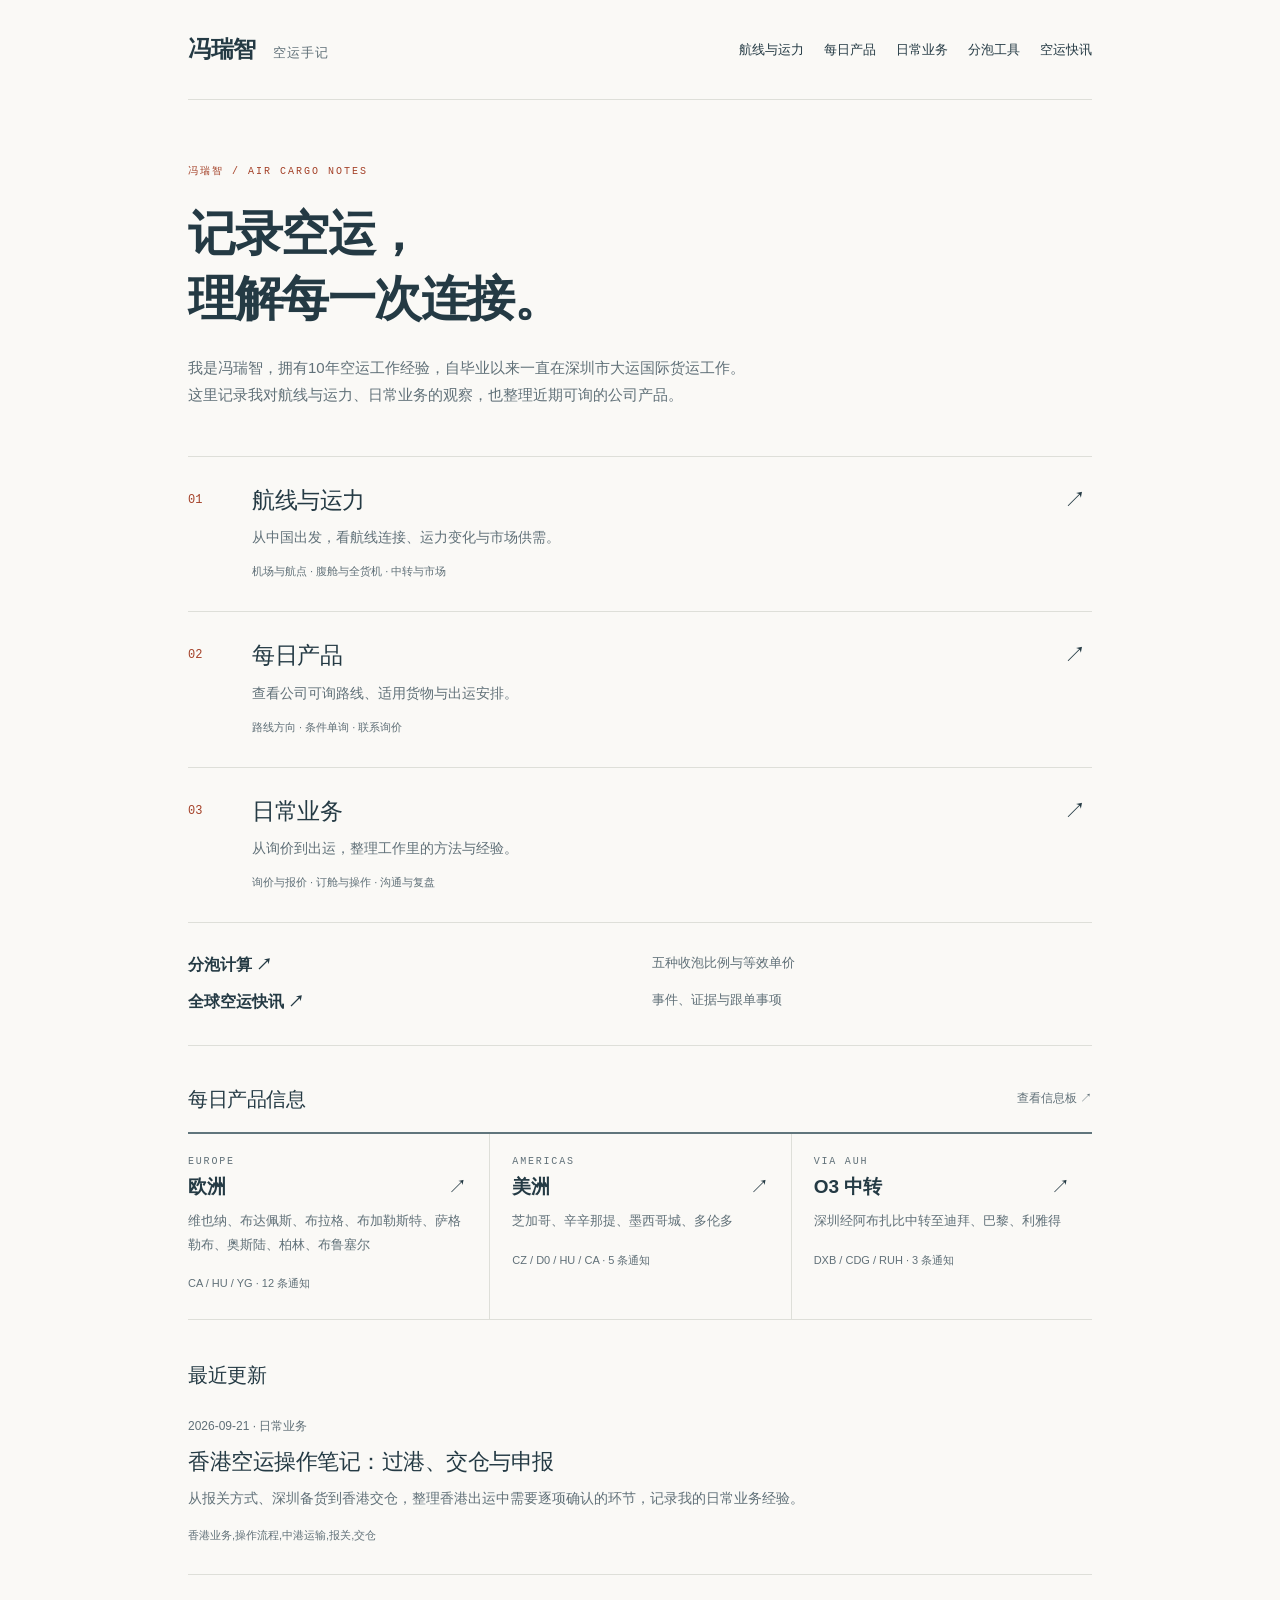
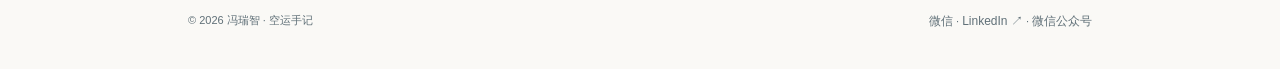
==== commit 1302537d: "Present daily products as a simple information bulletin" ====
--- a/index.html
+++ b/index.html
@@ -1,2 +1,2 @@
 <!doctype html>
-<html lang="zh-CN"><head><meta charset="utf-8"><meta name="viewport" content="width=device-width,initial-scale=1"><title>冯瑞智｜空运手记：航线与运力、每日产品与日常业务</title><meta name="description" content="冯瑞智的空运知识分享网站。记录航线与运力、每日产品、中港运输与日常业务。"><link rel="stylesheet" href="style.css?v=20260928-products"><link rel="icon" href="favicon.svg" type="image/svg+xml"><link rel="stylesheet" href="notes.css?v=1"><link rel="stylesheet" href="products.css?v=20260928"><meta name="google-site-verification" content="57x6zQO3ju52dWBPM4M5QUCH7kzMkn6P5f5mj-TvhgM"><link rel="canonical" href="https://fengbill5112-code.github.io/"><meta name="robots" content="index,follow"><meta property="og:title" content="冯瑞智｜空运手记：航线与运力、每日产品与日常业务"><meta property="og:description" content="冯瑞智的空运知识分享网站。记录航线与运力、每日产品、中港运输与日常业务。"><meta property="og:url" content="https://fengbill5112-code.github.io/"><meta property="og:type" content="website"></head><body><a class="skip" href="#main">跳至正文</a><div class="wrap"><header><a class="brand" href="index.html">冯瑞智 <span>空运手记</span></a><nav aria-label="主导航"><a href="research.html">航线与运力</a><a href="products.html">每日产品</a><a href="practice.html">日常业务</a><a href="calculator.html">分泡工具</a><a href="cargo-news.html">空运快讯</a></nav></header><main id="main"><section class="intro" id="about"><p class="eyebrow">冯瑞智 / AIR CARGO NOTES</p><h1>记录空运，<br>理解每一次连接。</h1><p>我是冯瑞智，拥有10年空运工作经验，自毕业以来一直在深圳市大运国际货运工作。<br>这里记录我对航线与运力、日常业务的观察，也整理近期可询的公司产品。</p></section><section class="topics" aria-label="三个内容栏目"><a class="topic" href="research.html"><span class="number">01</span><div><h2>航线与运力</h2><p>从中国出发，看航线连接、运力变化与市场供需。</p><span class="tags">机场与航点 · 腹舱与全货机 · 中转与市场</span></div><span class="arrow" aria-hidden="true">↗</span></a><a class="topic" href="products.html"><span class="number">02</span><div><h2>每日产品</h2><p>查看公司可询路线、适用货物与出运安排。</p><span class="tags">路线方向 · 条件单询 · 联系询价</span></div><span class="arrow" aria-hidden="true">↗</span></a><a class="topic" href="practice.html"><span class="number">03</span><div><h2>日常业务</h2><p>从询价到出运，整理工作里的方法与经验。</p><span class="tags">询价与报价 · 订舱与操作 · 沟通与复盘</span></div><span class="arrow" aria-hidden="true">↗</span></a></section><section class="tool-links" aria-label="实用工具与快讯"><a href="calculator.html">分泡计算 ↗</a><span>五种收泡比例与等效单价</span><a href="cargo-news.html">全球空运快讯 ↗</a><span>事件、证据与跟单事项</span></section><section class="products-home" aria-labelledby="home-products-heading"><div class="section-heading"><h2 id="home-products-heading">每日产品推荐</h2><a href="products.html">查看全部 ↗</a></div><div id="home-products" class="product-grid" aria-live="polite"><p class="empty">正在读取当前产品…</p></div></section><section class="latest"><h2>最近更新</h2><div id="notes"><a class="note-card" href="note-75b7aff99ae64986bea65b50169d360d.html"><div class="meta">2026-09-21 · 日常业务</div><h2>香港空运操作笔记：过港、交仓与申报</h2><p>从报关方式、深圳备货到香港交仓，整理香港出运中需要逐项确认的环节，记录我的日常业务经验。</p><span class="tags">香港业务,操作流程,中港运输,报关,交仓</span></a></div></section></main><footer id="contact"><span>© 2026 冯瑞智 · 空运手记</span><span class="social-contacts"><a href="wechat.html">微信</a> · <a href="https://www.linkedin.com/in/%E7%91%9E%E6%99%BA-%E5%86%AF-088648386/" target="_blank" rel="noopener noreferrer">LinkedIn ↗</a> · <a href="wechat-official.html">微信公众号</a></span></footer></div><script src="products.js?v=20260928-inquiry" defer></script></body></html>+<html lang="zh-CN"><head><meta charset="utf-8"><meta name="viewport" content="width=device-width,initial-scale=1"><title>冯瑞智｜空运手记：航线与运力、每日产品与日常业务</title><meta name="description" content="冯瑞智的空运知识分享网站。记录航线与运力、每日产品、中港运输与日常业务。"><link rel="stylesheet" href="style.css?v=20260928-products"><link rel="icon" href="favicon.svg" type="image/svg+xml"><link rel="stylesheet" href="notes.css?v=1"><link rel="stylesheet" href="product-board.css?v=20260928"><meta name="google-site-verification" content="57x6zQO3ju52dWBPM4M5QUCH7kzMkn6P5f5mj-TvhgM"><link rel="canonical" href="https://fengbill5112-code.github.io/"><meta name="robots" content="index,follow"><meta property="og:title" content="冯瑞智｜空运手记：航线与运力、每日产品与日常业务"><meta property="og:description" content="冯瑞智的空运知识分享网站。记录航线与运力、每日产品、中港运输与日常业务。"><meta property="og:url" content="https://fengbill5112-code.github.io/"><meta property="og:type" content="website"></head><body><a class="skip" href="#main">跳至正文</a><div class="wrap"><header><a class="brand" href="index.html">冯瑞智 <span>空运手记</span></a><nav aria-label="主导航"><a href="research.html">航线与运力</a><a href="products.html">每日产品</a><a href="practice.html">日常业务</a><a href="calculator.html">分泡工具</a><a href="cargo-news.html">空运快讯</a></nav></header><main id="main"><section class="intro" id="about"><p class="eyebrow">冯瑞智 / AIR CARGO NOTES</p><h1>记录空运，<br>理解每一次连接。</h1><p>我是冯瑞智，拥有10年空运工作经验，自毕业以来一直在深圳市大运国际货运工作。<br>这里记录我对航线与运力、日常业务的观察，也整理近期可询的公司产品。</p></section><section class="topics" aria-label="三个内容栏目"><a class="topic" href="research.html"><span class="number">01</span><div><h2>航线与运力</h2><p>从中国出发，看航线连接、运力变化与市场供需。</p><span class="tags">机场与航点 · 腹舱与全货机 · 中转与市场</span></div><span class="arrow" aria-hidden="true">↗</span></a><a class="topic" href="products.html"><span class="number">02</span><div><h2>每日产品</h2><p>查看公司可询路线、适用货物与出运安排。</p><span class="tags">路线方向 · 条件单询 · 联系询价</span></div><span class="arrow" aria-hidden="true">↗</span></a><a class="topic" href="practice.html"><span class="number">03</span><div><h2>日常业务</h2><p>从询价到出运，整理工作里的方法与经验。</p><span class="tags">询价与报价 · 订舱与操作 · 沟通与复盘</span></div><span class="arrow" aria-hidden="true">↗</span></a></section><section class="tool-links" aria-label="实用工具与快讯"><a href="calculator.html">分泡计算 ↗</a><span>五种收泡比例与等效单价</span><a href="cargo-news.html">全球空运快讯 ↗</a><span>事件、证据与跟单事项</span></section><section class="products-home" aria-labelledby="home-products-heading"><div class="board-home-heading"><h2 id="home-products-heading">每日产品信息</h2><a href="products.html">查看信息板 ↗</a></div><div id="home-products" class="board-home-regions"><a class="board-home-region" href="products.html#europe"><span class="board-region-label">EUROPE</span><h3>欧洲 <span aria-hidden="true">↗</span></h3><p>维也纳、布达佩斯、布拉格、布加勒斯特、萨格勒布、奥斯陆、柏林、布鲁塞尔</p><span class="board-home-summary">CA / HU / YG · 12 条通知</span></a><a class="board-home-region" href="products.html#americas"><span class="board-region-label">AMERICAS</span><h3>美洲 <span aria-hidden="true">↗</span></h3><p>芝加哥、辛辛那提、墨西哥城、多伦多</p><span class="board-home-summary">CZ / D0 / HU / CA · 5 条通知</span></a><a class="board-home-region" href="products.html#o3-transfer"><span class="board-region-label">VIA AUH</span><h3>O3 中转 <span aria-hidden="true">↗</span></h3><p>深圳经阿布扎比中转至迪拜、巴黎、利雅得</p><span class="board-home-summary">DXB / CDG / RUH · 3 条通知</span></a></div></section><section class="latest"><h2>最近更新</h2><div id="notes"><a class="note-card" href="note-75b7aff99ae64986bea65b50169d360d.html"><div class="meta">2026-09-21 · 日常业务</div><h2>香港空运操作笔记：过港、交仓与申报</h2><p>从报关方式、深圳备货到香港交仓，整理香港出运中需要逐项确认的环节，记录我的日常业务经验。</p><span class="tags">香港业务,操作流程,中港运输,报关,交仓</span></a></div></section></main><footer id="contact"><span>© 2026 冯瑞智 · 空运手记</span><span class="social-contacts"><a href="wechat.html">微信</a> · <a href="https://www.linkedin.com/in/%E7%91%9E%E6%99%BA-%E5%86%AF-088648386/" target="_blank" rel="noopener noreferrer">LinkedIn ↗</a> · <a href="wechat-official.html">微信公众号</a></span></footer></div></body></html>
--- a/product-board.css
+++ b/product-board.css
@@ -0,0 +1,33 @@
+/* A static company bulletin, grouped by destination region. */
+.product-board-page .wrap{max-width:1200px}
+.board-intro{padding-bottom:24px}
+.board-intro .eyebrow{margin-top:24px}
+.board-date-note{margin:0 0 32px;padding:12px 16px;background:#edf0ec;color:var(--muted);font-size:13px;line-height:1.8}
+.product-board{display:grid;grid-template-columns:minmax(0,1.45fr) minmax(0,1fr);gap:38px;align-items:start}
+.board-section{min-width:0;border-top:3px solid #60757c;scroll-margin-top:24px}
+.board-section-heading{display:flex;justify-content:space-between;align-items:center;gap:16px;padding:18px 0 16px;border-bottom:1px solid var(--line)}
+.board-region-label{display:block;margin:0 0 3px;color:var(--muted);font:10px/1.6 ui-monospace,monospace;letter-spacing:1.8px}
+.board-section-heading h2{font-size:26px;letter-spacing:0}
+.board-count{color:var(--muted);font-size:11px;white-space:nowrap}
+.board-notice{padding:18px 0;border-bottom:1px solid var(--line)}
+.board-notice h3{margin:0 0 5px;font-size:16px;line-height:1.5;font-weight:650;letter-spacing:.15px;overflow-wrap:anywhere}
+.notice-carrier{display:inline-block;min-width:28px;color:#526d77;font:600 13px/1.5 ui-monospace,monospace}
+.board-notice p{margin:0;color:#53646b;font-size:14px;line-height:1.8;overflow-wrap:anywhere}
+.board-europe .board-notice{display:grid;grid-template-columns:minmax(0,168px) minmax(0,1fr);gap:6px 15px}
+.board-europe .board-notice h3{margin:0}
+.board-side{display:grid;gap:34px;min-width:0}
+.product-board-page footer{margin-top:24px;flex-wrap:wrap}
+.products-home{padding-top:38px}
+.board-home-heading{display:flex;justify-content:space-between;align-items:center;gap:18px;margin-bottom:18px}
+.board-home-heading h2{font-size:20px}
+.board-home-heading>a{font-size:12px;color:var(--muted)}
+.board-home-regions{display:grid;grid-template-columns:repeat(3,minmax(0,1fr));border-top:2px solid #60757c;border-bottom:1px solid var(--line)}
+.board-home-region{min-width:0;padding:20px 22px 22px 0}
+.board-home-region+.board-home-region{padding-left:22px;border-left:1px solid var(--line)}
+.board-home-region h3{display:flex;justify-content:space-between;gap:16px;margin:3px 0 8px;font-size:19px;font-weight:600;line-height:1.5}
+.board-home-region h3 span{font-weight:400}
+.board-home-region p{margin:0 0 12px;color:var(--muted);font-size:13px;line-height:1.8;overflow-wrap:anywhere}
+.board-home-summary{color:var(--muted);font-size:11px}
+.board-home-region:hover h3{color:var(--accent)}
+@media(max-width:950px){.product-board{grid-template-columns:1fr;gap:34px}.board-europe .board-notice{grid-template-columns:minmax(0,180px) minmax(0,1fr)}.board-side .board-notice{display:grid;grid-template-columns:minmax(0,180px) minmax(0,1fr);gap:6px 15px}.board-side .board-notice h3{margin:0}}
+@media(max-width:650px){.board-date-note{margin-bottom:26px;padding:12px 14px;font-size:12px}.board-section-heading{padding:14px 0}.board-section-heading h2{font-size:23px}.board-notice,.board-europe .board-notice,.board-side .board-notice{display:block;padding:15px 0}.board-notice h3,.board-europe .board-notice h3,.board-side .board-notice h3{margin:0 0 5px;font-size:16px}.board-notice p{font-size:13px}.board-home-regions{grid-template-columns:1fr}.board-home-region,.board-home-region+.board-home-region{padding:18px 0;border-left:0}.board-home-region+.board-home-region{border-top:1px solid var(--line)}.board-home-region p{margin-bottom:7px}.board-home-region h3{font-size:19px}.products-home{padding-top:30px}}
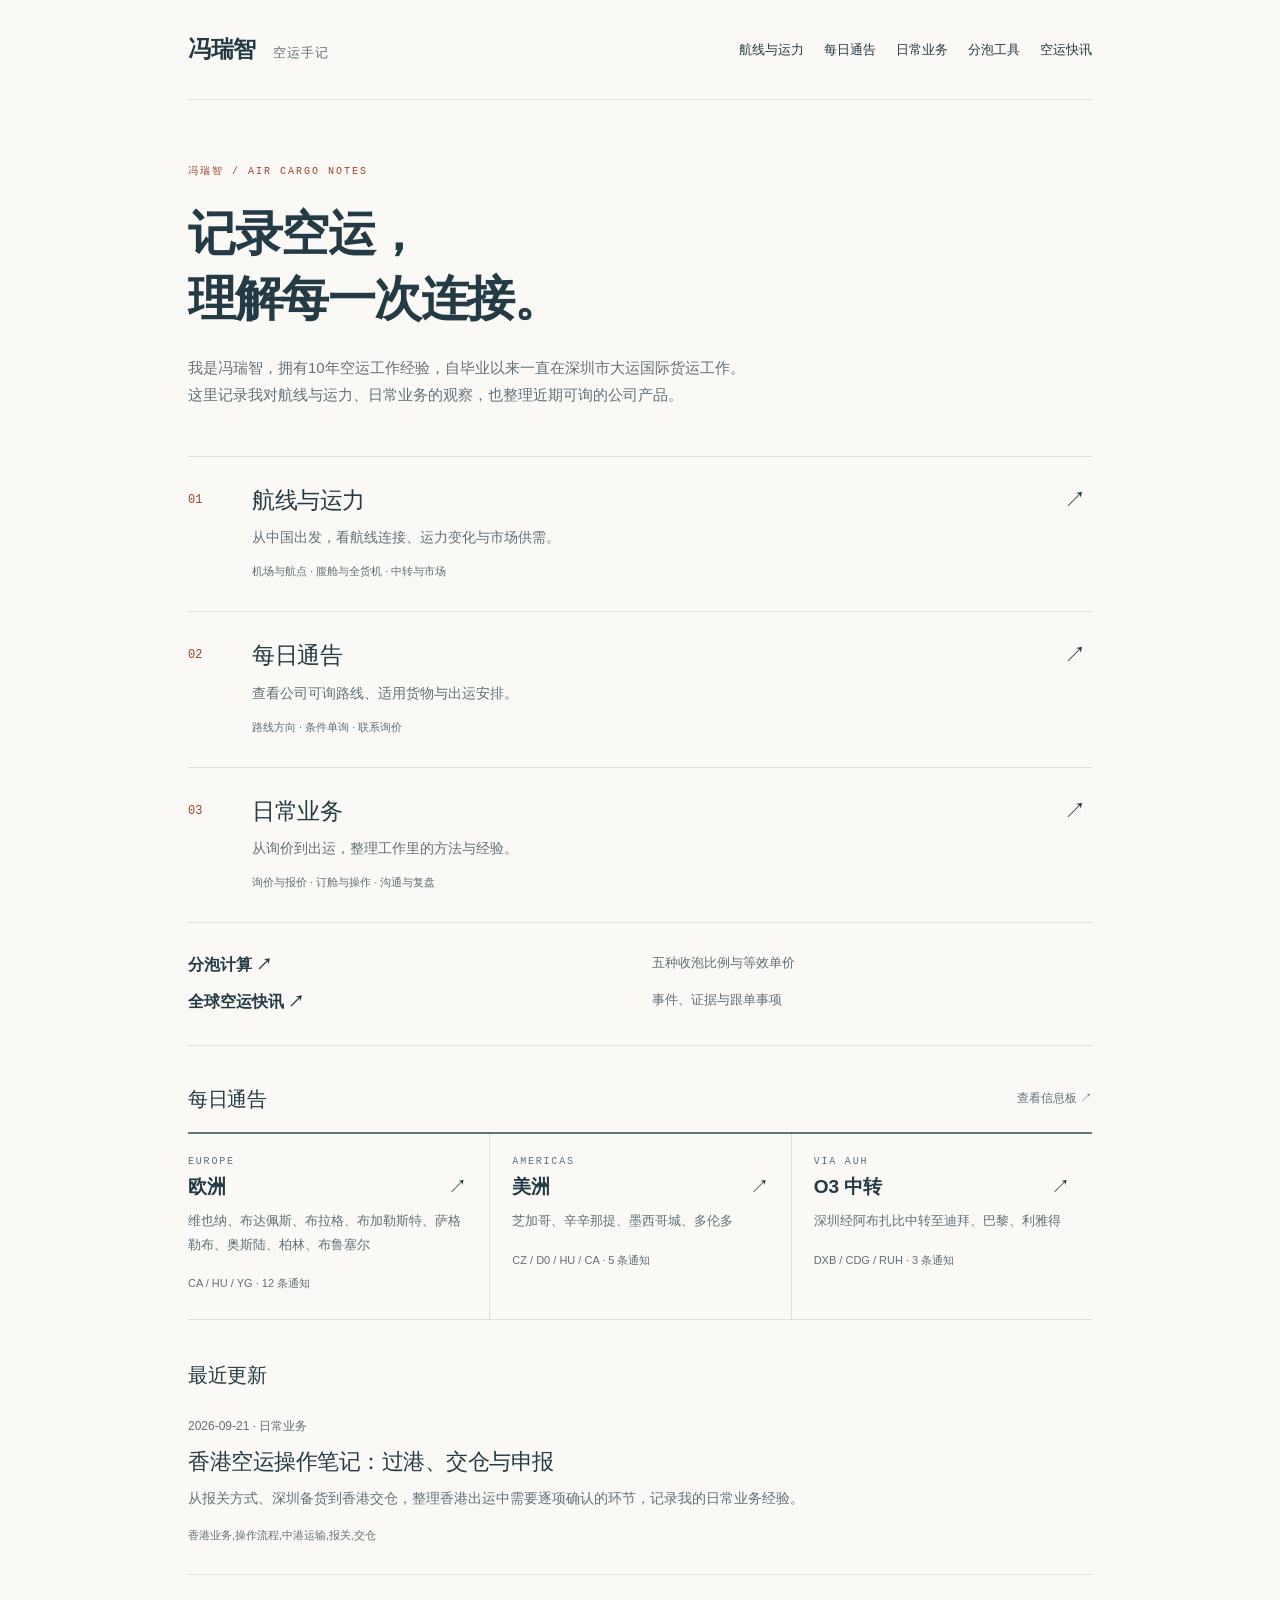
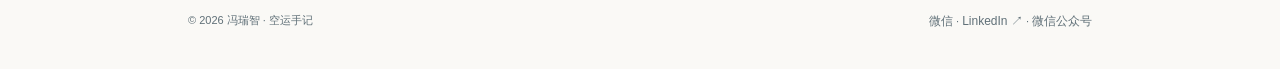
==== commit d8ef4ce2: "Rename daily products section to daily announcements" ====
--- a/index.html
+++ b/index.html
@@ -1,2 +1,2 @@
 <!doctype html>
-<html lang="zh-CN"><head><meta charset="utf-8"><meta name="viewport" content="width=device-width,initial-scale=1"><title>冯瑞智｜空运手记：航线与运力、每日产品与日常业务</title><meta name="description" content="冯瑞智的空运知识分享网站。记录航线与运力、每日产品、中港运输与日常业务。"><link rel="stylesheet" href="style.css?v=20260928-products"><link rel="icon" href="favicon.svg" type="image/svg+xml"><link rel="stylesheet" href="notes.css?v=1"><link rel="stylesheet" href="product-board.css?v=20260928"><meta name="google-site-verification" content="57x6zQO3ju52dWBPM4M5QUCH7kzMkn6P5f5mj-TvhgM"><link rel="canonical" href="https://fengbill5112-code.github.io/"><meta name="robots" content="index,follow"><meta property="og:title" content="冯瑞智｜空运手记：航线与运力、每日产品与日常业务"><meta property="og:description" content="冯瑞智的空运知识分享网站。记录航线与运力、每日产品、中港运输与日常业务。"><meta property="og:url" content="https://fengbill5112-code.github.io/"><meta property="og:type" content="website"></head><body><a class="skip" href="#main">跳至正文</a><div class="wrap"><header><a class="brand" href="index.html">冯瑞智 <span>空运手记</span></a><nav aria-label="主导航"><a href="research.html">航线与运力</a><a href="products.html">每日产品</a><a href="practice.html">日常业务</a><a href="calculator.html">分泡工具</a><a href="cargo-news.html">空运快讯</a></nav></header><main id="main"><section class="intro" id="about"><p class="eyebrow">冯瑞智 / AIR CARGO NOTES</p><h1>记录空运，<br>理解每一次连接。</h1><p>我是冯瑞智，拥有10年空运工作经验，自毕业以来一直在深圳市大运国际货运工作。<br>这里记录我对航线与运力、日常业务的观察，也整理近期可询的公司产品。</p></section><section class="topics" aria-label="三个内容栏目"><a class="topic" href="research.html"><span class="number">01</span><div><h2>航线与运力</h2><p>从中国出发，看航线连接、运力变化与市场供需。</p><span class="tags">机场与航点 · 腹舱与全货机 · 中转与市场</span></div><span class="arrow" aria-hidden="true">↗</span></a><a class="topic" href="products.html"><span class="number">02</span><div><h2>每日产品</h2><p>查看公司可询路线、适用货物与出运安排。</p><span class="tags">路线方向 · 条件单询 · 联系询价</span></div><span class="arrow" aria-hidden="true">↗</span></a><a class="topic" href="practice.html"><span class="number">03</span><div><h2>日常业务</h2><p>从询价到出运，整理工作里的方法与经验。</p><span class="tags">询价与报价 · 订舱与操作 · 沟通与复盘</span></div><span class="arrow" aria-hidden="true">↗</span></a></section><section class="tool-links" aria-label="实用工具与快讯"><a href="calculator.html">分泡计算 ↗</a><span>五种收泡比例与等效单价</span><a href="cargo-news.html">全球空运快讯 ↗</a><span>事件、证据与跟单事项</span></section><section class="products-home" aria-labelledby="home-products-heading"><div class="board-home-heading"><h2 id="home-products-heading">每日产品信息</h2><a href="products.html">查看信息板 ↗</a></div><div id="home-products" class="board-home-regions"><a class="board-home-region" href="products.html#europe"><span class="board-region-label">EUROPE</span><h3>欧洲 <span aria-hidden="true">↗</span></h3><p>维也纳、布达佩斯、布拉格、布加勒斯特、萨格勒布、奥斯陆、柏林、布鲁塞尔</p><span class="board-home-summary">CA / HU / YG · 12 条通知</span></a><a class="board-home-region" href="products.html#americas"><span class="board-region-label">AMERICAS</span><h3>美洲 <span aria-hidden="true">↗</span></h3><p>芝加哥、辛辛那提、墨西哥城、多伦多</p><span class="board-home-summary">CZ / D0 / HU / CA · 5 条通知</span></a><a class="board-home-region" href="products.html#o3-transfer"><span class="board-region-label">VIA AUH</span><h3>O3 中转 <span aria-hidden="true">↗</span></h3><p>深圳经阿布扎比中转至迪拜、巴黎、利雅得</p><span class="board-home-summary">DXB / CDG / RUH · 3 条通知</span></a></div></section><section class="latest"><h2>最近更新</h2><div id="notes"><a class="note-card" href="note-75b7aff99ae64986bea65b50169d360d.html"><div class="meta">2026-09-21 · 日常业务</div><h2>香港空运操作笔记：过港、交仓与申报</h2><p>从报关方式、深圳备货到香港交仓，整理香港出运中需要逐项确认的环节，记录我的日常业务经验。</p><span class="tags">香港业务,操作流程,中港运输,报关,交仓</span></a></div></section></main><footer id="contact"><span>© 2026 冯瑞智 · 空运手记</span><span class="social-contacts"><a href="wechat.html">微信</a> · <a href="https://www.linkedin.com/in/%E7%91%9E%E6%99%BA-%E5%86%AF-088648386/" target="_blank" rel="noopener noreferrer">LinkedIn ↗</a> · <a href="wechat-official.html">微信公众号</a></span></footer></div></body></html>+<html lang="zh-CN"><head><meta charset="utf-8"><meta name="viewport" content="width=device-width,initial-scale=1"><title>冯瑞智｜空运手记：航线与运力、每日通告与日常业务</title><meta name="description" content="冯瑞智的空运知识分享网站。记录航线与运力、每日通告、中港运输与日常业务。"><link rel="stylesheet" href="style.css?v=20260928-products"><link rel="icon" href="favicon.svg" type="image/svg+xml"><link rel="stylesheet" href="notes.css?v=1"><link rel="stylesheet" href="product-board.css?v=20260928"><meta name="google-site-verification" content="57x6zQO3ju52dWBPM4M5QUCH7kzMkn6P5f5mj-TvhgM"><link rel="canonical" href="https://fengbill5112-code.github.io/"><meta name="robots" content="index,follow"><meta property="og:title" content="冯瑞智｜空运手记：航线与运力、每日通告与日常业务"><meta property="og:description" content="冯瑞智的空运知识分享网站。记录航线与运力、每日通告、中港运输与日常业务。"><meta property="og:url" content="https://fengbill5112-code.github.io/"><meta property="og:type" content="website"></head><body><a class="skip" href="#main">跳至正文</a><div class="wrap"><header><a class="brand" href="index.html">冯瑞智 <span>空运手记</span></a><nav aria-label="主导航"><a href="research.html">航线与运力</a><a href="products.html">每日通告</a><a href="practice.html">日常业务</a><a href="calculator.html">分泡工具</a><a href="cargo-news.html">空运快讯</a></nav></header><main id="main"><section class="intro" id="about"><p class="eyebrow">冯瑞智 / AIR CARGO NOTES</p><h1>记录空运，<br>理解每一次连接。</h1><p>我是冯瑞智，拥有10年空运工作经验，自毕业以来一直在深圳市大运国际货运工作。<br>这里记录我对航线与运力、日常业务的观察，也整理近期可询的公司产品。</p></section><section class="topics" aria-label="三个内容栏目"><a class="topic" href="research.html"><span class="number">01</span><div><h2>航线与运力</h2><p>从中国出发，看航线连接、运力变化与市场供需。</p><span class="tags">机场与航点 · 腹舱与全货机 · 中转与市场</span></div><span class="arrow" aria-hidden="true">↗</span></a><a class="topic" href="products.html"><span class="number">02</span><div><h2>每日通告</h2><p>查看公司可询路线、适用货物与出运安排。</p><span class="tags">路线方向 · 条件单询 · 联系询价</span></div><span class="arrow" aria-hidden="true">↗</span></a><a class="topic" href="practice.html"><span class="number">03</span><div><h2>日常业务</h2><p>从询价到出运，整理工作里的方法与经验。</p><span class="tags">询价与报价 · 订舱与操作 · 沟通与复盘</span></div><span class="arrow" aria-hidden="true">↗</span></a></section><section class="tool-links" aria-label="实用工具与快讯"><a href="calculator.html">分泡计算 ↗</a><span>五种收泡比例与等效单价</span><a href="cargo-news.html">全球空运快讯 ↗</a><span>事件、证据与跟单事项</span></section><section class="products-home" aria-labelledby="home-products-heading"><div class="board-home-heading"><h2 id="home-products-heading">每日通告</h2><a href="products.html">查看信息板 ↗</a></div><div id="home-products" class="board-home-regions"><a class="board-home-region" href="products.html#europe"><span class="board-region-label">EUROPE</span><h3>欧洲 <span aria-hidden="true">↗</span></h3><p>维也纳、布达佩斯、布拉格、布加勒斯特、萨格勒布、奥斯陆、柏林、布鲁塞尔</p><span class="board-home-summary">CA / HU / YG · 12 条通知</span></a><a class="board-home-region" href="products.html#americas"><span class="board-region-label">AMERICAS</span><h3>美洲 <span aria-hidden="true">↗</span></h3><p>芝加哥、辛辛那提、墨西哥城、多伦多</p><span class="board-home-summary">CZ / D0 / HU / CA · 5 条通知</span></a><a class="board-home-region" href="products.html#o3-transfer"><span class="board-region-label">VIA AUH</span><h3>O3 中转 <span aria-hidden="true">↗</span></h3><p>深圳经阿布扎比中转至迪拜、巴黎、利雅得</p><span class="board-home-summary">DXB / CDG / RUH · 3 条通知</span></a></div></section><section class="latest"><h2>最近更新</h2><div id="notes"><a class="note-card" href="note-75b7aff99ae64986bea65b50169d360d.html"><div class="meta">2026-09-21 · 日常业务</div><h2>香港空运操作笔记：过港、交仓与申报</h2><p>从报关方式、深圳备货到香港交仓，整理香港出运中需要逐项确认的环节，记录我的日常业务经验。</p><span class="tags">香港业务,操作流程,中港运输,报关,交仓</span></a></div></section></main><footer id="contact"><span>© 2026 冯瑞智 · 空运手记</span><span class="social-contacts"><a href="wechat.html">微信</a> · <a href="https://www.linkedin.com/in/%E7%91%9E%E6%99%BA-%E5%86%AF-088648386/" target="_blank" rel="noopener noreferrer">LinkedIn ↗</a> · <a href="wechat-official.html">微信公众号</a></span></footer></div></body></html>
--- a/product-board.css
+++ b/product-board.css
@@ -2,6 +2,7 @@
 .product-board-page .wrap{max-width:1200px}
 .board-intro{padding-bottom:24px}
 .board-intro .eyebrow{margin-top:24px}
+.board-intro p.board-issue-date{margin-top:12px;font-size:15px}.board-issue-date time{color:var(--accent);font-weight:650}
 .board-date-note{margin:0 0 32px;padding:12px 16px;background:#edf0ec;color:var(--muted);font-size:13px;line-height:1.8}
 .product-board{display:grid;grid-template-columns:minmax(0,1.45fr) minmax(0,1fr);gap:38px;align-items:start}
 .board-section{min-width:0;border-top:3px solid #60757c;scroll-margin-top:24px}
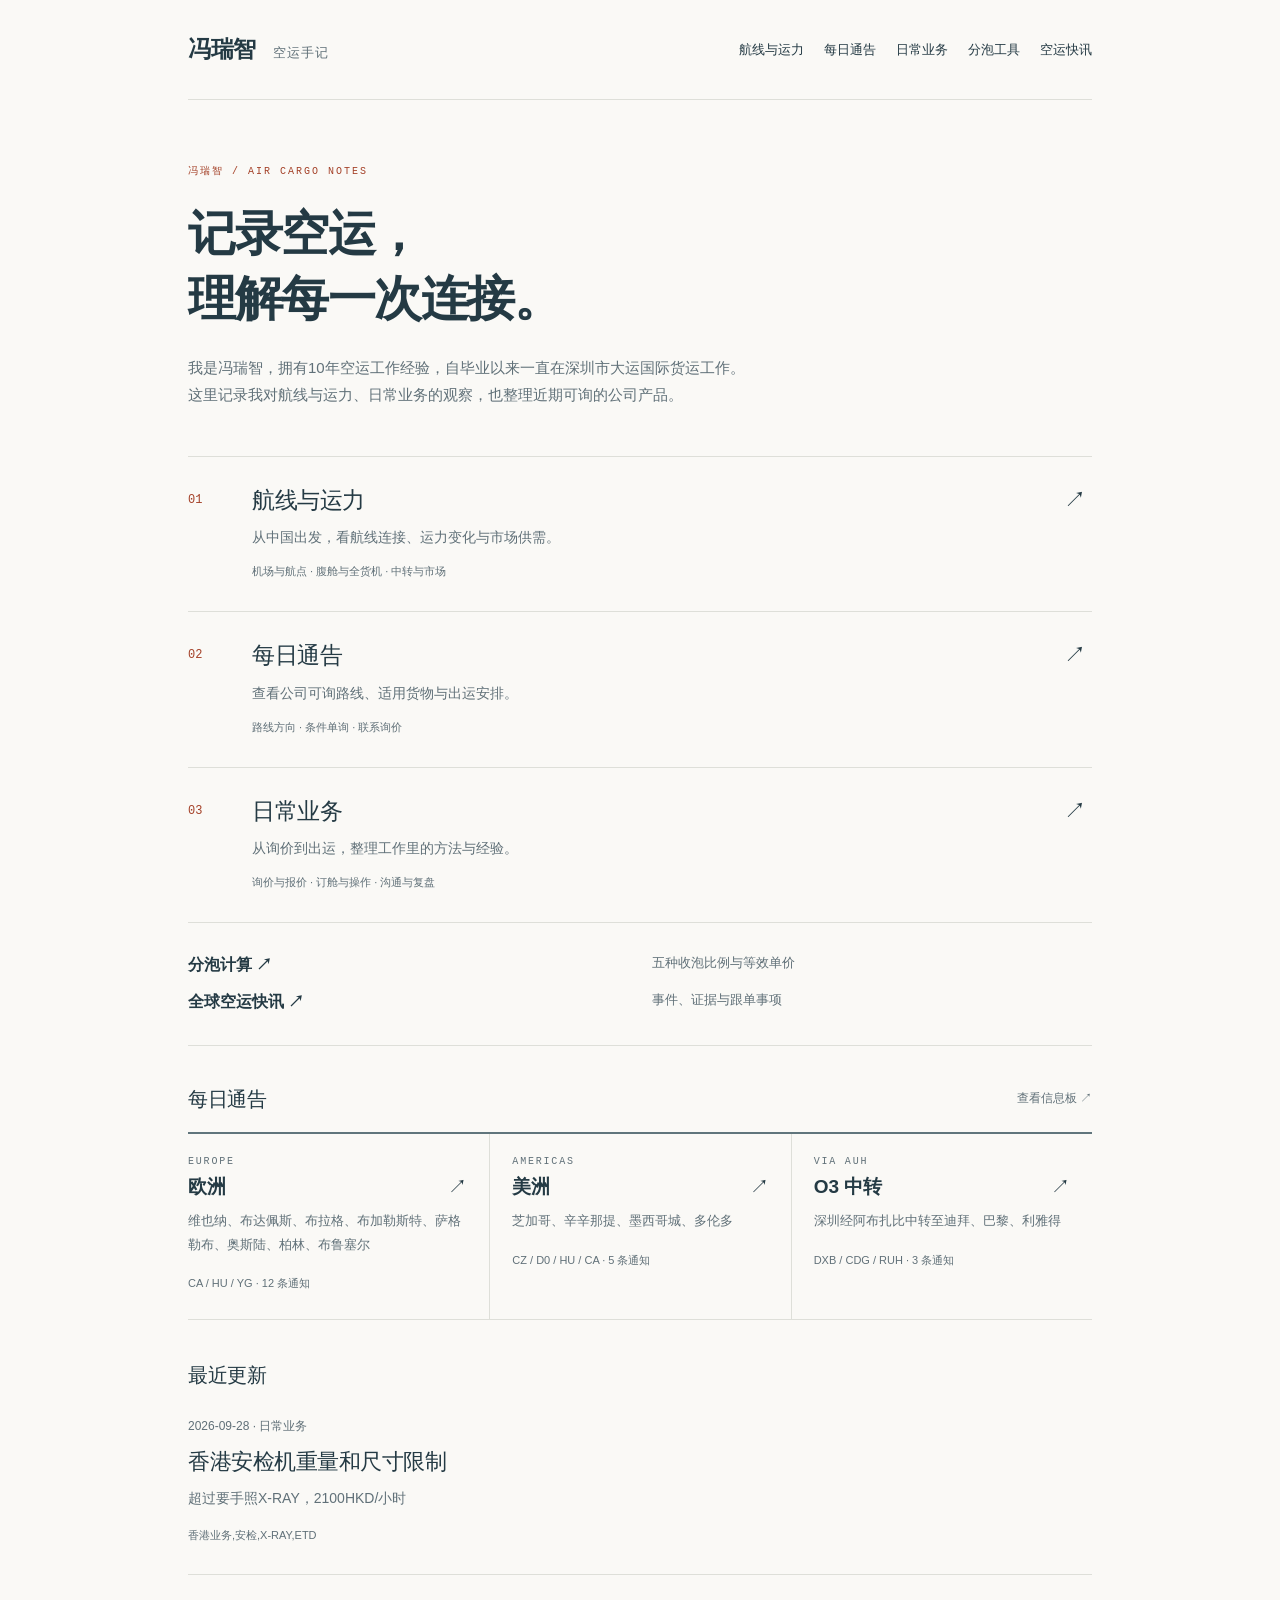
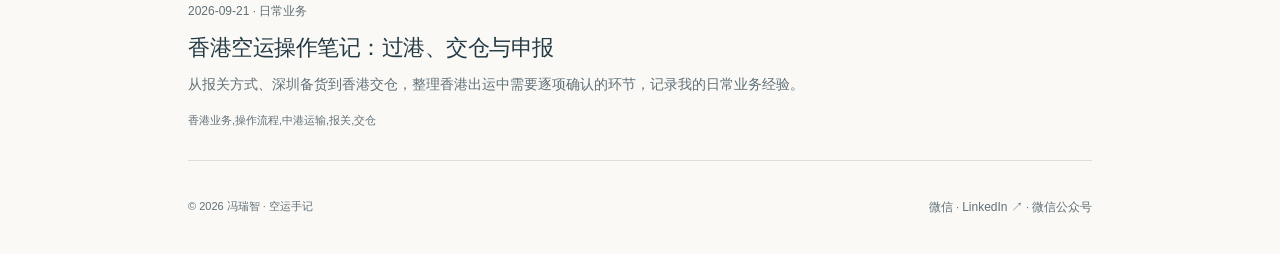
==== commit 19981da6: "Add Hong Kong cargo screening dimensions and weight note" ====
--- a/index.html
+++ b/index.html
@@ -1,2 +1,2 @@
 <!doctype html>
-<html lang="zh-CN"><head><meta charset="utf-8"><meta name="viewport" content="width=device-width,initial-scale=1"><title>冯瑞智｜空运手记：航线与运力、每日通告与日常业务</title><meta name="description" content="冯瑞智的空运知识分享网站。记录航线与运力、每日通告、中港运输与日常业务。"><link rel="stylesheet" href="style.css?v=20260928-products"><link rel="icon" href="favicon.svg" type="image/svg+xml"><link rel="stylesheet" href="notes.css?v=1"><link rel="stylesheet" href="product-board.css?v=20260928"><meta name="google-site-verification" content="57x6zQO3ju52dWBPM4M5QUCH7kzMkn6P5f5mj-TvhgM"><link rel="canonical" href="https://fengbill5112-code.github.io/"><meta name="robots" content="index,follow"><meta property="og:title" content="冯瑞智｜空运手记：航线与运力、每日通告与日常业务"><meta property="og:description" content="冯瑞智的空运知识分享网站。记录航线与运力、每日通告、中港运输与日常业务。"><meta property="og:url" content="https://fengbill5112-code.github.io/"><meta property="og:type" content="website"></head><body><a class="skip" href="#main">跳至正文</a><div class="wrap"><header><a class="brand" href="index.html">冯瑞智 <span>空运手记</span></a><nav aria-label="主导航"><a href="research.html">航线与运力</a><a href="products.html">每日通告</a><a href="practice.html">日常业务</a><a href="calculator.html">分泡工具</a><a href="cargo-news.html">空运快讯</a></nav></header><main id="main"><section class="intro" id="about"><p class="eyebrow">冯瑞智 / AIR CARGO NOTES</p><h1>记录空运，<br>理解每一次连接。</h1><p>我是冯瑞智，拥有10年空运工作经验，自毕业以来一直在深圳市大运国际货运工作。<br>这里记录我对航线与运力、日常业务的观察，也整理近期可询的公司产品。</p></section><section class="topics" aria-label="三个内容栏目"><a class="topic" href="research.html"><span class="number">01</span><div><h2>航线与运力</h2><p>从中国出发，看航线连接、运力变化与市场供需。</p><span class="tags">机场与航点 · 腹舱与全货机 · 中转与市场</span></div><span class="arrow" aria-hidden="true">↗</span></a><a class="topic" href="products.html"><span class="number">02</span><div><h2>每日通告</h2><p>查看公司可询路线、适用货物与出运安排。</p><span class="tags">路线方向 · 条件单询 · 联系询价</span></div><span class="arrow" aria-hidden="true">↗</span></a><a class="topic" href="practice.html"><span class="number">03</span><div><h2>日常业务</h2><p>从询价到出运，整理工作里的方法与经验。</p><span class="tags">询价与报价 · 订舱与操作 · 沟通与复盘</span></div><span class="arrow" aria-hidden="true">↗</span></a></section><section class="tool-links" aria-label="实用工具与快讯"><a href="calculator.html">分泡计算 ↗</a><span>五种收泡比例与等效单价</span><a href="cargo-news.html">全球空运快讯 ↗</a><span>事件、证据与跟单事项</span></section><section class="products-home" aria-labelledby="home-products-heading"><div class="board-home-heading"><h2 id="home-products-heading">每日通告</h2><a href="products.html">查看信息板 ↗</a></div><div id="home-products" class="board-home-regions"><a class="board-home-region" href="products.html#europe"><span class="board-region-label">EUROPE</span><h3>欧洲 <span aria-hidden="true">↗</span></h3><p>维也纳、布达佩斯、布拉格、布加勒斯特、萨格勒布、奥斯陆、柏林、布鲁塞尔</p><span class="board-home-summary">CA / HU / YG · 12 条通知</span></a><a class="board-home-region" href="products.html#americas"><span class="board-region-label">AMERICAS</span><h3>美洲 <span aria-hidden="true">↗</span></h3><p>芝加哥、辛辛那提、墨西哥城、多伦多</p><span class="board-home-summary">CZ / D0 / HU / CA · 5 条通知</span></a><a class="board-home-region" href="products.html#o3-transfer"><span class="board-region-label">VIA AUH</span><h3>O3 中转 <span aria-hidden="true">↗</span></h3><p>深圳经阿布扎比中转至迪拜、巴黎、利雅得</p><span class="board-home-summary">DXB / CDG / RUH · 3 条通知</span></a></div></section><section class="latest"><h2>最近更新</h2><div id="notes"><a class="note-card" href="note-75b7aff99ae64986bea65b50169d360d.html"><div class="meta">2026-09-21 · 日常业务</div><h2>香港空运操作笔记：过港、交仓与申报</h2><p>从报关方式、深圳备货到香港交仓，整理香港出运中需要逐项确认的环节，记录我的日常业务经验。</p><span class="tags">香港业务,操作流程,中港运输,报关,交仓</span></a></div></section></main><footer id="contact"><span>© 2026 冯瑞智 · 空运手记</span><span class="social-contacts"><a href="wechat.html">微信</a> · <a href="https://www.linkedin.com/in/%E7%91%9E%E6%99%BA-%E5%86%AF-088648386/" target="_blank" rel="noopener noreferrer">LinkedIn ↗</a> · <a href="wechat-official.html">微信公众号</a></span></footer></div></body></html>+<html lang="zh-CN"><head><meta charset="utf-8"><meta name="viewport" content="width=device-width,initial-scale=1"><title>冯瑞智｜空运手记：航线与运力、每日通告与日常业务</title><meta name="description" content="冯瑞智的空运知识分享网站。记录航线与运力、每日通告、中港运输与日常业务。"><link rel="stylesheet" href="style.css?v=20260928-products"><link rel="icon" href="favicon.svg" type="image/svg+xml"><link rel="stylesheet" href="notes.css?v=1"><link rel="stylesheet" href="product-board.css?v=20260928"><meta name="google-site-verification" content="57x6zQO3ju52dWBPM4M5QUCH7kzMkn6P5f5mj-TvhgM"><link rel="canonical" href="https://fengbill5112-code.github.io/"><meta name="robots" content="index,follow"><meta property="og:title" content="冯瑞智｜空运手记：航线与运力、每日通告与日常业务"><meta property="og:description" content="冯瑞智的空运知识分享网站。记录航线与运力、每日通告、中港运输与日常业务。"><meta property="og:url" content="https://fengbill5112-code.github.io/"><meta property="og:type" content="website"></head><body><a class="skip" href="#main">跳至正文</a><div class="wrap"><header><a class="brand" href="index.html">冯瑞智 <span>空运手记</span></a><nav aria-label="主导航"><a href="research.html">航线与运力</a><a href="products.html">每日通告</a><a href="practice.html">日常业务</a><a href="calculator.html">分泡工具</a><a href="cargo-news.html">空运快讯</a></nav></header><main id="main"><section class="intro" id="about"><p class="eyebrow">冯瑞智 / AIR CARGO NOTES</p><h1>记录空运，<br>理解每一次连接。</h1><p>我是冯瑞智，拥有10年空运工作经验，自毕业以来一直在深圳市大运国际货运工作。<br>这里记录我对航线与运力、日常业务的观察，也整理近期可询的公司产品。</p></section><section class="topics" aria-label="三个内容栏目"><a class="topic" href="research.html"><span class="number">01</span><div><h2>航线与运力</h2><p>从中国出发，看航线连接、运力变化与市场供需。</p><span class="tags">机场与航点 · 腹舱与全货机 · 中转与市场</span></div><span class="arrow" aria-hidden="true">↗</span></a><a class="topic" href="products.html"><span class="number">02</span><div><h2>每日通告</h2><p>查看公司可询路线、适用货物与出运安排。</p><span class="tags">路线方向 · 条件单询 · 联系询价</span></div><span class="arrow" aria-hidden="true">↗</span></a><a class="topic" href="practice.html"><span class="number">03</span><div><h2>日常业务</h2><p>从询价到出运，整理工作里的方法与经验。</p><span class="tags">询价与报价 · 订舱与操作 · 沟通与复盘</span></div><span class="arrow" aria-hidden="true">↗</span></a></section><section class="tool-links" aria-label="实用工具与快讯"><a href="calculator.html">分泡计算 ↗</a><span>五种收泡比例与等效单价</span><a href="cargo-news.html">全球空运快讯 ↗</a><span>事件、证据与跟单事项</span></section><section class="products-home" aria-labelledby="home-products-heading"><div class="board-home-heading"><h2 id="home-products-heading">每日通告</h2><a href="products.html">查看信息板 ↗</a></div><div id="home-products" class="board-home-regions"><a class="board-home-region" href="products.html#europe"><span class="board-region-label">EUROPE</span><h3>欧洲 <span aria-hidden="true">↗</span></h3><p>维也纳、布达佩斯、布拉格、布加勒斯特、萨格勒布、奥斯陆、柏林、布鲁塞尔</p><span class="board-home-summary">CA / HU / YG · 12 条通知</span></a><a class="board-home-region" href="products.html#americas"><span class="board-region-label">AMERICAS</span><h3>美洲 <span aria-hidden="true">↗</span></h3><p>芝加哥、辛辛那提、墨西哥城、多伦多</p><span class="board-home-summary">CZ / D0 / HU / CA · 5 条通知</span></a><a class="board-home-region" href="products.html#o3-transfer"><span class="board-region-label">VIA AUH</span><h3>O3 中转 <span aria-hidden="true">↗</span></h3><p>深圳经阿布扎比中转至迪拜、巴黎、利雅得</p><span class="board-home-summary">DXB / CDG / RUH · 3 条通知</span></a></div></section><section class="latest"><h2>最近更新</h2><div id="notes"><a class="note-card" href="note-9fb86a04dadf47e8976c2f7a544a3c77.html"><div class="meta">2026-09-28 · 日常业务</div><h2>香港安检机重量和尺寸限制</h2><p>超过要手照X-RAY，2100HKD/小时</p><span class="tags">香港业务,安检,X-RAY,ETD</span></a><a class="note-card" href="note-75b7aff99ae64986bea65b50169d360d.html"><div class="meta">2026-09-21 · 日常业务</div><h2>香港空运操作笔记：过港、交仓与申报</h2><p>从报关方式、深圳备货到香港交仓，整理香港出运中需要逐项确认的环节，记录我的日常业务经验。</p><span class="tags">香港业务,操作流程,中港运输,报关,交仓</span></a></div></section></main><footer id="contact"><span>© 2026 冯瑞智 · 空运手记</span><span class="social-contacts"><a href="wechat.html">微信</a> · <a href="https://www.linkedin.com/in/%E7%91%9E%E6%99%BA-%E5%86%AF-088648386/" target="_blank" rel="noopener noreferrer">LinkedIn ↗</a> · <a href="wechat-official.html">微信公众号</a></span></footer></div></body></html>
--- a/product-board.css
+++ b/product-board.css
@@ -3,6 +3,38 @@
 .board-intro{padding-bottom:24px}
 .board-intro .eyebrow{margin-top:24px}
 .board-intro p.board-issue-date{margin-top:12px;font-size:15px}.board-issue-date time{color:var(--accent);font-weight:650}
+.board-alert{margin:0 0 32px;padding:24px;background:#f4efe8;border-top:3px solid var(--accent);scroll-margin-top:24px}
+.board-alert-label{margin:0 0 8px;color:var(--accent);font-size:12px;font-weight:650;letter-spacing:1px}
+.board-alert h2{margin:0;font-size:25px;line-height:1.5;letter-spacing:0}
+.board-alert-meta{margin:8px 0 22px;color:var(--muted);font-size:12px;line-height:1.8}
+.board-alert-columns{display:grid;grid-template-columns:repeat(2,minmax(0,1fr));gap:28px}
+.board-alert-columns h3{margin:0 0 8px;font-size:17px;line-height:1.5}
+.board-alert-columns p,.board-alert-impact{font-size:14px;line-height:1.9;overflow-wrap:anywhere}
+.board-alert-columns p{margin:0 0 12px}
+.board-alert-columns p:last-child{margin-bottom:0}
+.board-alert-impact{margin:22px 0 0;padding-top:16px;border-top:1px solid var(--line)}
+.board-company-notice{background:#edf0ec;border-top-color:#60757c}
+.board-company-notice .board-alert-label{color:#526d77}
+.board-pinned{background:#fff6e4;border:1px solid #dcc395;border-top:5px solid var(--accent);padding:28px}
+.board-pinned .board-alert-label{display:flex;flex-wrap:wrap;align-items:center;gap:10px 14px;margin-bottom:16px}
+.board-pin-label{display:inline-block;padding:5px 10px;background:var(--accent);color:#fff;font-size:12px;letter-spacing:.5px}
+.board-pinned h2{font-size:30px;line-height:1.5;font-weight:750}
+.board-key-points{display:grid;grid-template-columns:repeat(3,minmax(0,1fr));gap:18px;margin:0 0 24px;padding:20px 0;border-top:1px solid #dcc395;border-bottom:1px solid #dcc395}
+.board-key-points>div{min-width:0}
+.board-key-points dt{margin-bottom:7px;color:#6b5942;font-size:12px;line-height:1.6}
+.board-key-points dd{margin:0;color:#963719;font-size:19px;line-height:1.5;font-weight:700;overflow-wrap:anywhere}
+@media(max-width:650px){.board-alert.board-pinned{padding:18px}.board-alert.board-pinned h2{font-size:23px}.board-key-points{grid-template-columns:1fr;gap:15px;padding:18px 0}.board-key-points dt{margin-bottom:3px}.board-key-points dd{font-size:18px}}
+.board-policy-body{font-size:14px;line-height:1.9;overflow-wrap:anywhere}
+.board-policy-body h3{margin:20px 0 8px;font-size:17px;line-height:1.5}
+.board-policy-body p{margin:0 0 12px}
+.board-policy-list{margin:0 0 18px;padding-left:24px}
+.board-policy-list li+li{margin-top:10px}
+.board-source-document{margin-top:20px;padding-top:16px;border-top:1px solid var(--line)}
+.board-source-document summary{cursor:pointer;font-size:14px;font-weight:650}
+.board-source-document img{display:block;width:100%;max-width:637px;height:auto;margin-top:18px;background:#fff}
+.board-source-document p{margin:10px 0 0;color:var(--muted);font-size:12px;line-height:1.8}
+@media(max-width:650px){.board-policy-body{font-size:13px}}
+@media(max-width:650px){.board-alert{padding:18px;margin-bottom:26px}.board-alert h2{font-size:21px}.board-alert-columns{grid-template-columns:1fr;gap:22px}.board-alert-columns p,.board-alert-impact{font-size:13px}}
 .board-date-note{margin:0 0 32px;padding:12px 16px;background:#edf0ec;color:var(--muted);font-size:13px;line-height:1.8}
 .product-board{display:grid;grid-template-columns:minmax(0,1.45fr) minmax(0,1fr);gap:38px;align-items:start}
 .board-section{min-width:0;border-top:3px solid #60757c;scroll-margin-top:24px}
